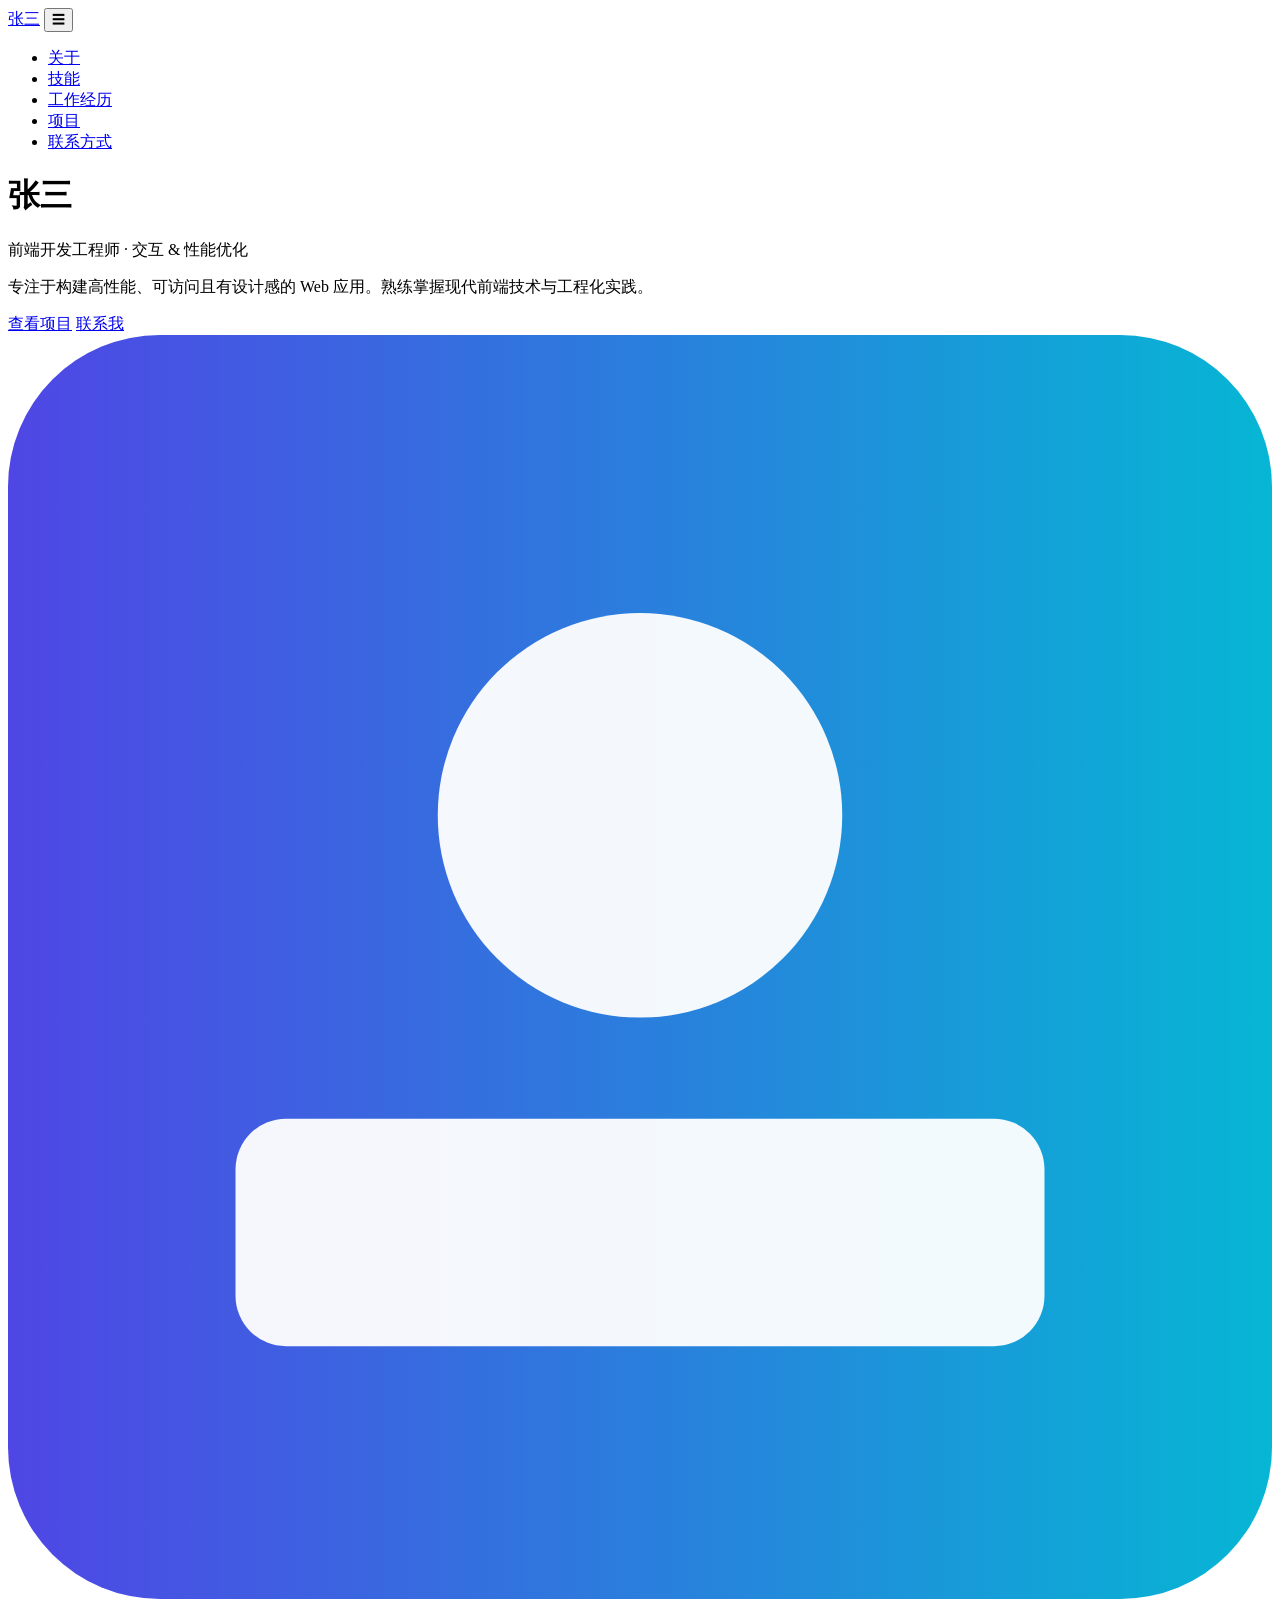
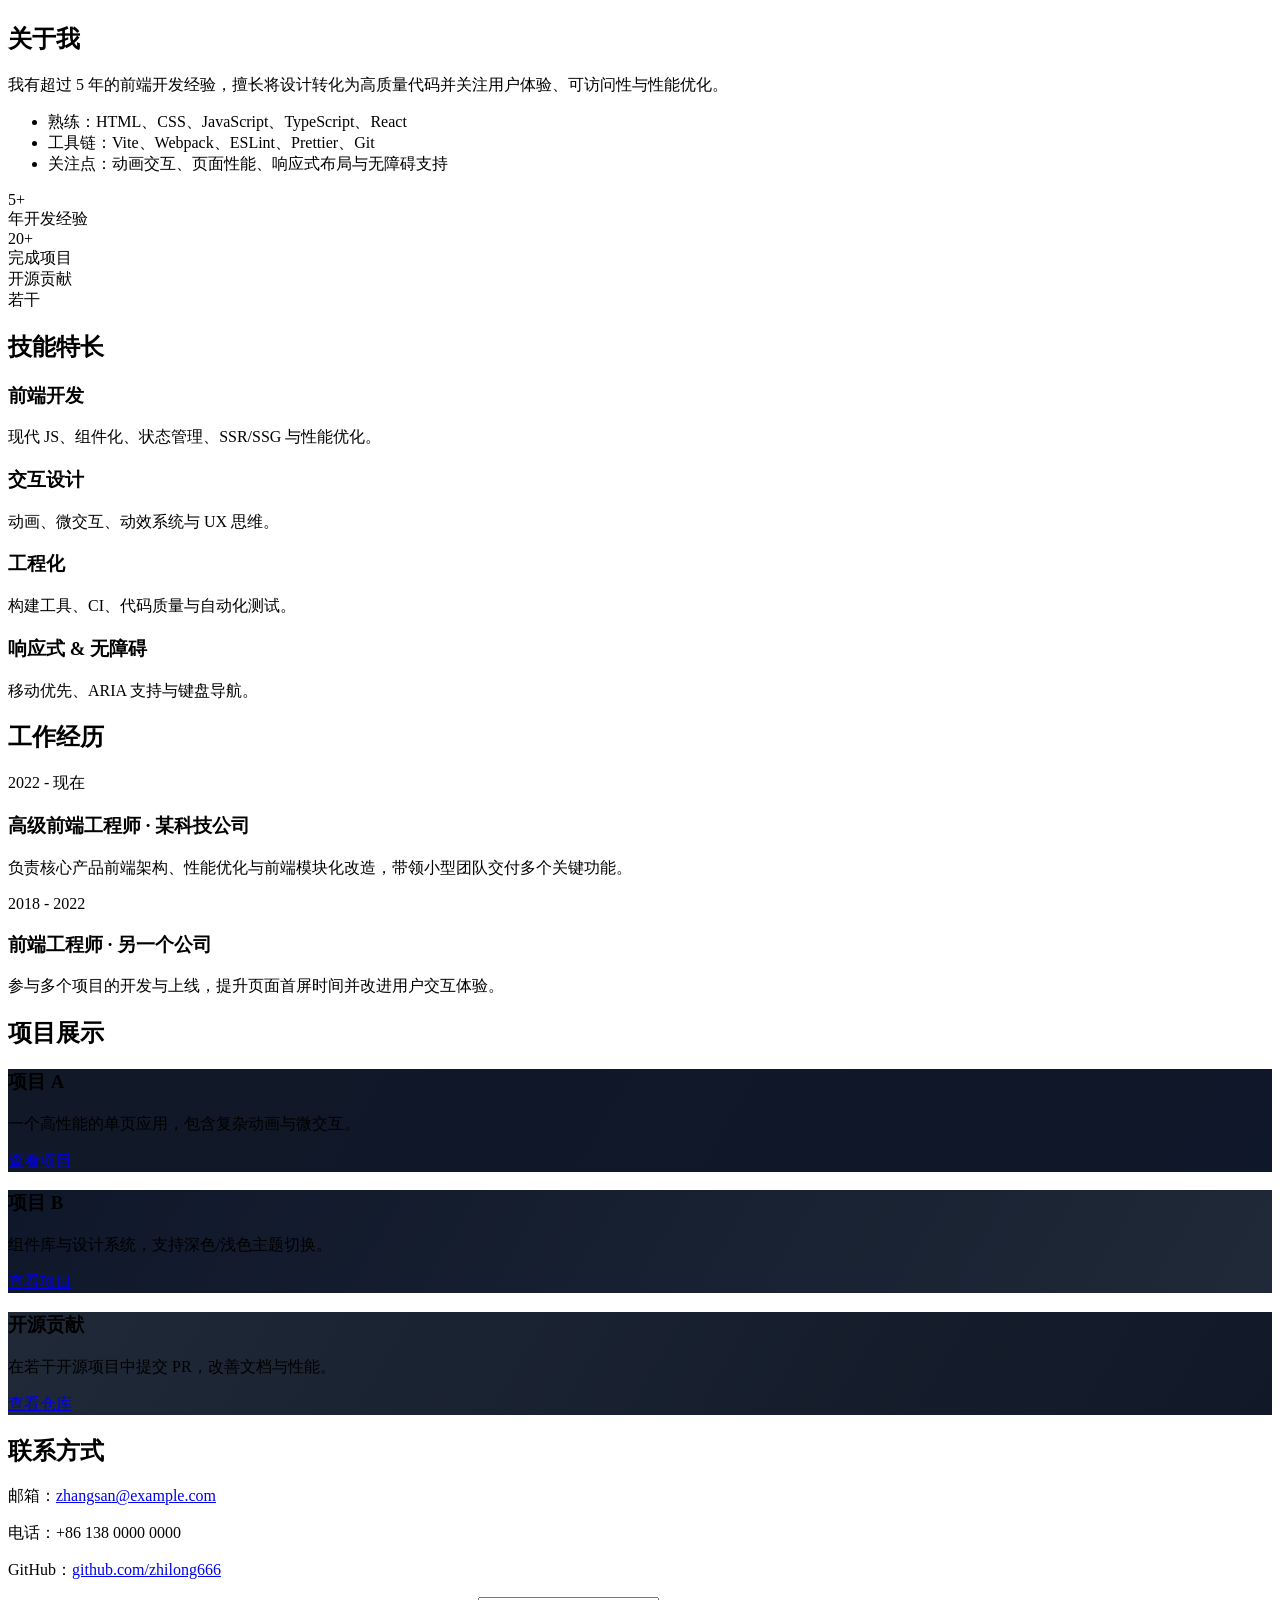
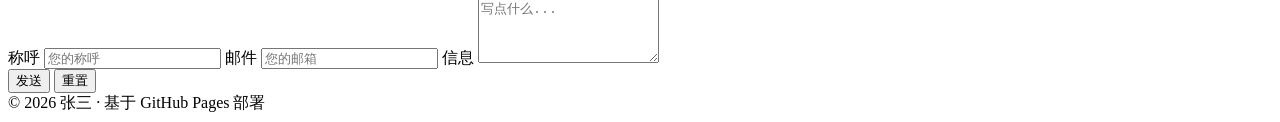
==== docs/index.html @ ab2e5216 "Add docs/index.html for GitHub Pages (copy of root index.html)" ====
<!doctype html>
<html lang="zh-CN">
<head>
  <meta charset="utf-8" />
  <meta name="viewport" content="width=device-width, initial-scale=1" />
  <title>个人简历 — 张三</title>
  <meta name="description" content="交互式个人简历 — 深色简洁风格，响应式，带滚动动画与悬停反馈。" />
  <link rel="stylesheet" href="css/styles.css">
</head>
<body>
  <header class="site-header">
    <nav class="nav">
      <a class="brand" href="#">张三</a>
      <button class="nav-toggle" aria-label="切换导航">☰</button>
      <ul class="nav-list">
        <li><a href="#about">关于</a></li>
        <li><a href="#skills">技能</a></li>
        <li><a href="#experience">工作经历</a></li>
        <li><a href="#projects">项目</a></li>
        <li><a href="#contact">联系方式</a></li>
      </ul>
    </nav>
    <div class="hero container">
      <div class="hero-left">
        <h1 class="name">张三</h1>
        <p class="title">前端开发工程师 · 交互 & 性能优化</p>
        <p class="intro">专注于构建高性能、可访问且有设计感的 Web 应用。熟练掌握现代前端技术与工程化实践。</p>
        <div class="hero-actions">
          <a class="btn primary" href="#projects">查看项目</a>
          <a class="btn ghost" href="#contact">联系我</a>
        </div>
      </div>
      <div class="hero-right" aria-hidden="true">
        <div class="avatar-card">
          <svg class="avatar" viewBox="0 0 100 100" xmlns="http://www.w3.org/2000/svg">
            <defs>
              <linearGradient id="g" x1="0" x2="1">
                <stop offset="0" stop-color="#4f46e5" />
                <stop offset="1" stop-color="#06b6d4" />
              </linearGradient>
            </defs>
            <rect width="100" height="100" rx="12" fill="url(#g)" />
            <circle cx="50" cy="38" r="16" fill="#fff" opacity="0.95" />
            <rect x="18" y="62" width="64" height="18" rx="4" fill="#fff" opacity="0.95" />
          </svg>
        </div>
      </div>
    </div>
  </header>

  <main>
    <section id="about" class="panel container reveal">
      <h2 class="panel-title">关于我</h2>
      <div class="panel-body grid">
        <div class="about-text">
          <p>我有超过 5 年的前端开发经验，擅长将设计转化为高质量代码并关注用户体验、可访问性与性能优化。</p>
          <ul>
            <li>熟练：HTML、CSS、JavaScript、TypeScript、React</li>
            <li>工具链：Vite、Webpack、ESLint、Prettier、Git</li>
            <li>关注点：动画交互、页面性能、响应式布局与无障碍支持</li>
          </ul>
        </div>
        <div class="about-stats">
          <div class="stat">
            <div class="num">5+</div>
            <div class="label">年开发经验</div>
          </div>
          <div class="stat">
            <div class="num">20+</div>
            <div class="label">完成项目</div>
          </div>
          <div class="stat">
            <div class="num">开源贡献</div>
            <div class="label">若干</div>
          </div>
        </div>
      </div>
    </section>

    <section id="skills" class="panel container reveal">
      <h2 class="panel-title">技能特长</h2>
      <div class="skills-grid">
        <div class="skill-card">
          <h3>前端开发</h3>
          <p>现代 JS、组件化、状态管理、SSR/SSG 与性能优化。</p>
        </div>
        <div class="skill-card">
          <h3>交互设计</h3>
          <p>动画、微交互、动效系统与 UX 思维。</p>
        </div>
        <div class="skill-card">
          <h3>工程化</h3>
          <p>构建工具、CI、代码质量与自动化测试。</p>
        </div>
        <div class="skill-card">
          <h3>响应式 & 无障碍</h3>
          <p>移动优先、ARIA 支持与键盘导航。</p>
        </div>
      </div>
    </section>

    <section id="experience" class="panel container reveal">
      <h2 class="panel-title">工作经历</h2>
      <div class="timeline">
        <article class="timeline-item">
          <div class="when">2022 - 现在</div>
          <div class="what">
            <h3>高级前端工程师 · 某科技公司</h3>
            <p>负责核心产品前端架构、性能优化与前端模块化改造，带领小型团队交付多个关键功能。</p>
          </div>
        </article>
        <article class="timeline-item">
          <div class="when">2018 - 2022</div>
          <div class="what">
            <h3>前端工程师 · 另一个公司</h3>
            <p>参与多个项目的开发与上线，提升页面首屏时间并改进用户交互体验。</p>
          </div>
        </article>
      </div>
    </section>

    <section id="projects" class="panel container reveal">
      <h2 class="panel-title">项目展示</h2>
      <div class="projects-grid">
        <article class="project-card">
          <div class="project-media" style="background-image:linear-gradient(120deg,#111827 0%,#0f172a 100%)">
            <div class="project-overlay">
              <h3>项目 A</h3>
              <p>一个高性能的单页应用，包含复杂动画与微交互。</p>
              <a class="project-link" href="#">查看项目</a>
            </div>
          </div>
        </article>

        <article class="project-card">
          <div class="project-media" style="background-image:linear-gradient(120deg,#0f172a 0%,#1f2937 100%)">
            <div class="project-overlay">
              <h3>项目 B</h3>
              <p>组件库与设计系统，支持深色/浅色主题切换。</p>
              <a class="project-link" href="#">查看项目</a>
            </div>
          </div>
        </article>

        <article class="project-card">
          <div class="project-media" style="background-image:linear-gradient(120deg,#1f2937 0%,#111827 100%)">
            <div class="project-overlay">
              <h3>开源贡献</h3>
              <p>在若干开源项目中提交 PR，改善文档与性能。</p>
              <a class="project-link" href="#">查看仓库</a>
            </div>
          </div>
        </article>
      </div>
    </section>

    <section id="contact" class="panel container reveal">
      <h2 class="panel-title">联系方式</h2>
      <div class="contact-grid">
        <div>
          <p>邮箱：<a href="mailto:zhangsan@example.com">zhangsan@example.com</a></p>
          <p>电话：+86 138 0000 0000</p>
          <p>GitHub：<a href="https://github.com/zhilong666">github.com/zhilong666</a></p>
        </div>
        <form class="contact-form" action="mailto:zhangsan@example.com" method="post" enctype="text/plain">
          <label>
            <span>称呼</span>
            <input type="text" name="name" placeholder="您的称呼" required>
          </label>
          <label>
            <span>邮件</span>
            <input type="email" name="email" placeholder="您的邮箱" required>
          </label>
          <label>
            <span>信息</span>
            <textarea name="message" rows="4" placeholder="写点什么..." required></textarea>
          </label>
          <div class="form-actions">
            <button type="submit" class="btn primary">发送</button>
            <button type="reset" class="btn ghost">重置</button>
          </div>
        </form>
      </div>
    </section>

  </main>

  <footer class="site-footer">
    <div class="container">© 2026 张三 · 基于 GitHub Pages 部署</div>
  </footer>

  <script src="js/script.js" defer></script>
</body>
</html>
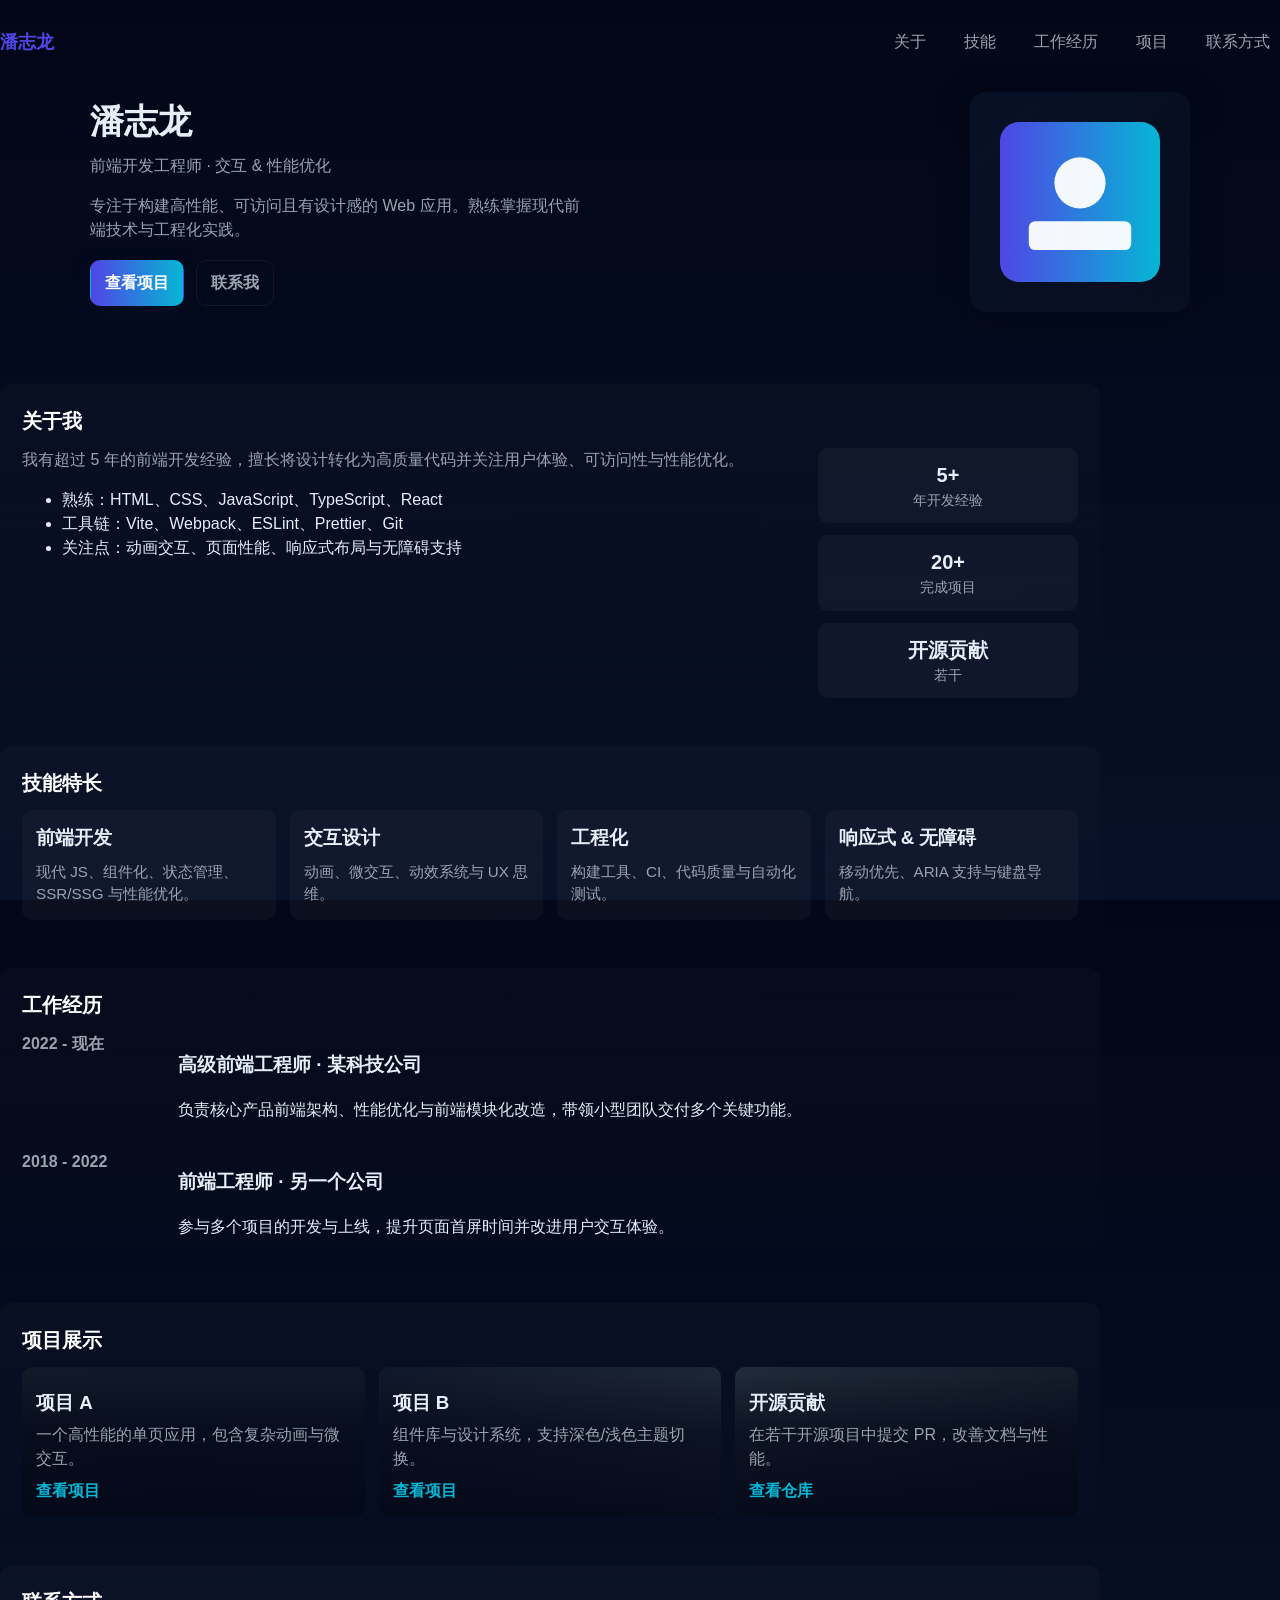
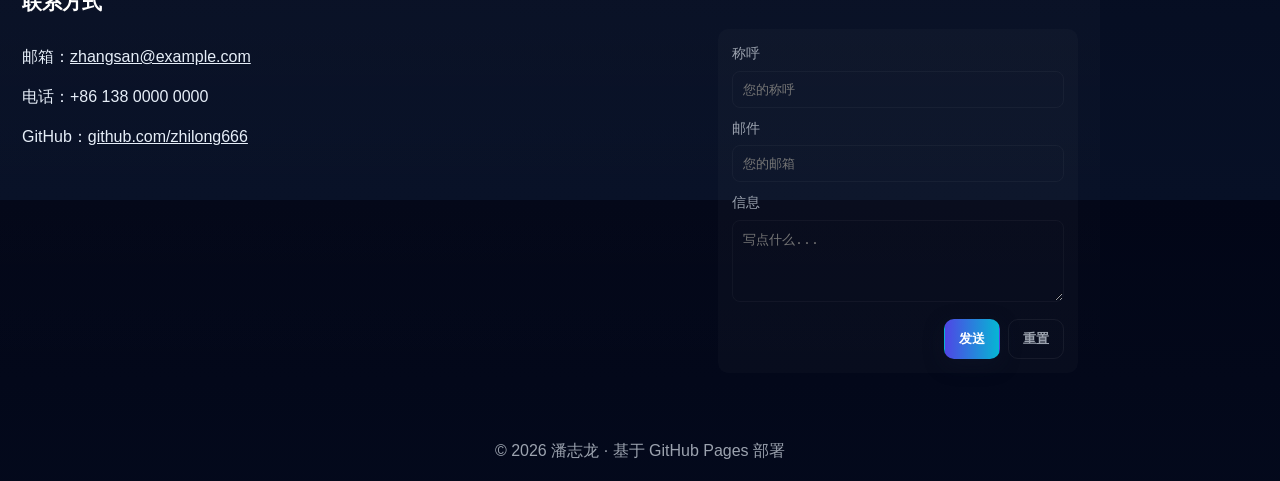
==== commit be511b6b: "Replace all occurrences of '张三' with '潘志龙' in docs/index.html" ====
--- a/docs/index.html
+++ b/docs/index.html
@@ -3,14 +3,14 @@
 <head>
   <meta charset="utf-8" />
   <meta name="viewport" content="width=device-width, initial-scale=1" />
-  <title>个人简历 — 张三</title>
+  <title>个人简历 — 潘志龙</title>
   <meta name="description" content="交互式个人简历 — 深色简洁风格，响应式，带滚动动画与悬停反馈。" />
   <link rel="stylesheet" href="css/styles.css">
 </head>
 <body>
   <header class="site-header">
     <nav class="nav">
-      <a class="brand" href="#">张三</a>
+      <a class="brand" href="#">潘志龙</a>
       <button class="nav-toggle" aria-label="切换导航">☰</button>
       <ul class="nav-list">
         <li><a href="#about">关于</a></li>
@@ -22,7 +22,7 @@
     </nav>
     <div class="hero container">
       <div class="hero-left">
-        <h1 class="name">张三</h1>
+        <h1 class="name">潘志龙</h1>
         <p class="title">前端开发工程师 · 交互 & 性能优化</p>
         <p class="intro">专注于构建高性能、可访问且有设计感的 Web 应用。熟练掌握现代前端技术与工程化实践。</p>
         <div class="hero-actions">
@@ -186,7 +186,7 @@
   </main>
 
   <footer class="site-footer">
-    <div class="container">© 2026 张三 · 基于 GitHub Pages 部署</div>
+    <div class="container">© 2026 潘志龙 · 基于 GitHub Pages 部署</div>
   </footer>
 
   <script src="js/script.js" defer></script>
--- a/docs/css/styles.css
+++ b/docs/css/styles.css
@@ -0,0 +1,107 @@
+/* css/styles.css
+   Restores original resume design: dark theme, responsive layout, navigation, hero, cards, buttons, and animations.
+   Created to fix missing CSS for GitHub Pages deployment.
+*/
+:root{
+  --bg:#0b1020;
+  --panel:#0f1724;
+  --muted:#9ca3af;
+  --accent-1:#4f46e5; /* indigo */
+  --accent-2:#06b6d4; /* teal */
+  --glass: rgba(255,255,255,0.04);
+  --radius:12px;
+  --container:1100px;
+  --max-width:1100px;
+}
+*{box-sizing:border-box}
+html,body{height:100%}
+body{
+  margin:0;
+  font-family:-apple-system, BlinkMacSystemFont, "Segoe UI", Roboto, "Helvetica Neue", Arial;
+  background:linear-gradient(180deg,#020617 0%, #071026 100%);
+  color:#e6eef8;
+  -webkit-font-smoothing:antialiased;
+  -moz-osx-font-smoothing:grayscale;
+  line-height:1.5;
+}
+.container{max-width:var(--container);margin:0 auto;padding:0 20px}
+.site-header{padding:28px 0 10px}
+.nav{display:flex;align-items:center;gap:16px;justify-content:space-between}
+.brand{color:var(--accent-1);font-weight:700;font-size:1.15rem;text-decoration:none}
+.nav-list{list-style:none;margin:0;padding:0;display:flex;gap:18px;align-items:center}
+.nav-list a{color:var(--muted);text-decoration:none;padding:8px 10px;border-radius:8px;transition:all .18s ease}
+.nav-list a:hover{color:#fff;background:rgba(255,255,255,0.03);transform:translateY(-1px)}
+.nav-toggle{display:none;background:transparent;border:1px solid rgba(255,255,255,0.04);color:var(--muted);padding:8px 10px;border-radius:8px;font-size:18px}
+/* Hero */
+.hero{display:flex;align-items:center;gap:32px;padding:36px 0}
+.hero-left{flex:1}
+.hero-right{width:260px;display:flex;justify-content:flex-end}
+.name{font-size:2.1rem;margin:0 0 6px}
+.title{color:var(--muted);margin:0 0 16px}
+.intro{color:var(--muted);max-width:56ch}
+.hero-actions{margin-top:18px;display:flex;gap:12px}
+.btn{display:inline-flex;align-items:center;gap:8px;padding:10px 14px;border-radius:10px;text-decoration:none;font-weight:600;border:1px solid transparent;cursor:pointer}
+.btn.primary{background:linear-gradient(90deg,var(--accent-1),var(--accent-2));color:#fff;box-shadow:0 6px 20px rgba(15,23,42,0.4)}
+.btn.ghost{background:transparent;color:var(--muted);border:1px solid rgba(255,255,255,0.06)}
+.avatar-card{width:220px;height:220px;border-radius:16px;display:flex;align-items:center;justify-content:center;background:linear-gradient(135deg,#071126 0%, rgba(255,255,255,0.02) 100%);box-shadow:0 8px 30px rgba(2,6,23,0.6);padding:18px}
+.avatar{width:100%;height:100%;max-width:160px;max-height:160px}
+/* Panels */
+.panel{background:linear-gradient(180deg, rgba(255,255,255,0.02), transparent);margin:26px 0;padding:22px;border-radius:12px}
+.panel-title{margin:0 0 12px;font-size:1.25rem;color:#fff}
+.grid{display:grid;grid-template-columns:1fr 260px;gap:18px}
+.about-text p{color:var(--muted);margin:0 0 12px}
+.about-stats{display:flex;flex-direction:column;gap:12px}
+.stat{background:var(--glass);padding:12px;border-radius:10px;text-align:center}
+.stat .num{font-size:1.25rem;font-weight:700}
+.stat .label{color:var(--muted);font-size:0.9rem}
+/* Skills */
+.skills-grid{display:grid;grid-template-columns:repeat(4,1fr);gap:14px}
+.skill-card{background:rgba(255,255,255,0.03);padding:14px;border-radius:10px}
+.skill-card h3{margin:0 0 8px}
+.skill-card p{margin:0;color:var(--muted);font-size:0.95rem}
+/* Timeline */
+.timeline{display:flex;flex-direction:column;gap:12px}
+.timeline-item{display:flex;gap:16px}
+.when{width:140px;color:var(--muted);font-weight:600}
+.what{flex:1}
+/* Projects */
+.projects-grid{display:grid;grid-template-columns:repeat(3,1fr);gap:14px}
+.project-card{border-radius:10px;overflow:hidden}
+.project-media{min-height:150px;background-size:cover;background-position:center;position:relative;display:flex;align-items:flex-end}
+.project-overlay{background:linear-gradient(180deg, rgba(2,6,23,0) 0%, rgba(2,6,23,0.6) 40%, rgba(2,6,23,0.85) 100%);padding:14px}
+.project-overlay h3{margin:0 0 6px}
+.project-overlay p{margin:0 0 8px;color:var(--muted)}
+.project-link{color:var(--accent-2);text-decoration:none;font-weight:700}
+.project-card:hover{transform:translateY(-6px);transition:transform .28s cubic-bezier(.22,.9,.32,1)}
+/* Contact */
+.contact-grid{display:grid;grid-template-columns:1fr 360px;gap:18px}
+.contact-form{background:rgba(255,255,255,0.02);padding:14px;border-radius:10px}
+.contact-form label{display:block;margin-bottom:10px}
+.contact-form span{display:block;color:var(--muted);font-size:0.9rem;margin-bottom:6px}
+.contact-form input,.contact-form textarea{width:100%;padding:10px;border-radius:8px;border:1px solid rgba(255,255,255,0.04);background:transparent;color:#fff}
+.form-actions{display:flex;gap:8px;justify-content:flex-end;margin-top:8px}
+/* Footer */
+.site-footer{padding:18px 0;color:var(--muted);text-align:center}
+/* Reveal animations */
+.reveal{opacity:0;transform:translateY(12px);transition:opacity .6s ease,transform .6s ease}
+.reveal.visible{opacity:1;transform:none}
+/* Small screens */
+@media (max-width:900px){
+  .grid{grid-template-columns:1fr}
+  .skills-grid{grid-template-columns:repeat(2,1fr)}
+  .projects-grid{grid-template-columns:repeat(2,1fr)}
+  .contact-grid{grid-template-columns:1fr}
+  .hero{flex-direction:column;align-items:flex-start}
+  .hero-right{width:100%;justify-content:flex-start}
+  .avatar-card{width:160px;height:160px}
+}
+@media (max-width:720px){
+  .nav-toggle{display:inline-flex}
+  .nav-list{position:fixed;inset:auto 16px 16px 16px;bottom:16px;right:16px;flex-direction:column;background:linear-gradient(180deg,rgba(2,6,23,0.9),rgba(2,6,23,0.95));padding:12px;border-radius:12px;box-shadow:0 8px 30px rgba(2,6,23,0.6);display:none}
+  .nav-list.open{display:flex}
+  .nav-list a{padding:10px 14px}
+}
+/* small polish */
+a{color:inherit}
+/* Utility */
+.hide{display:none}
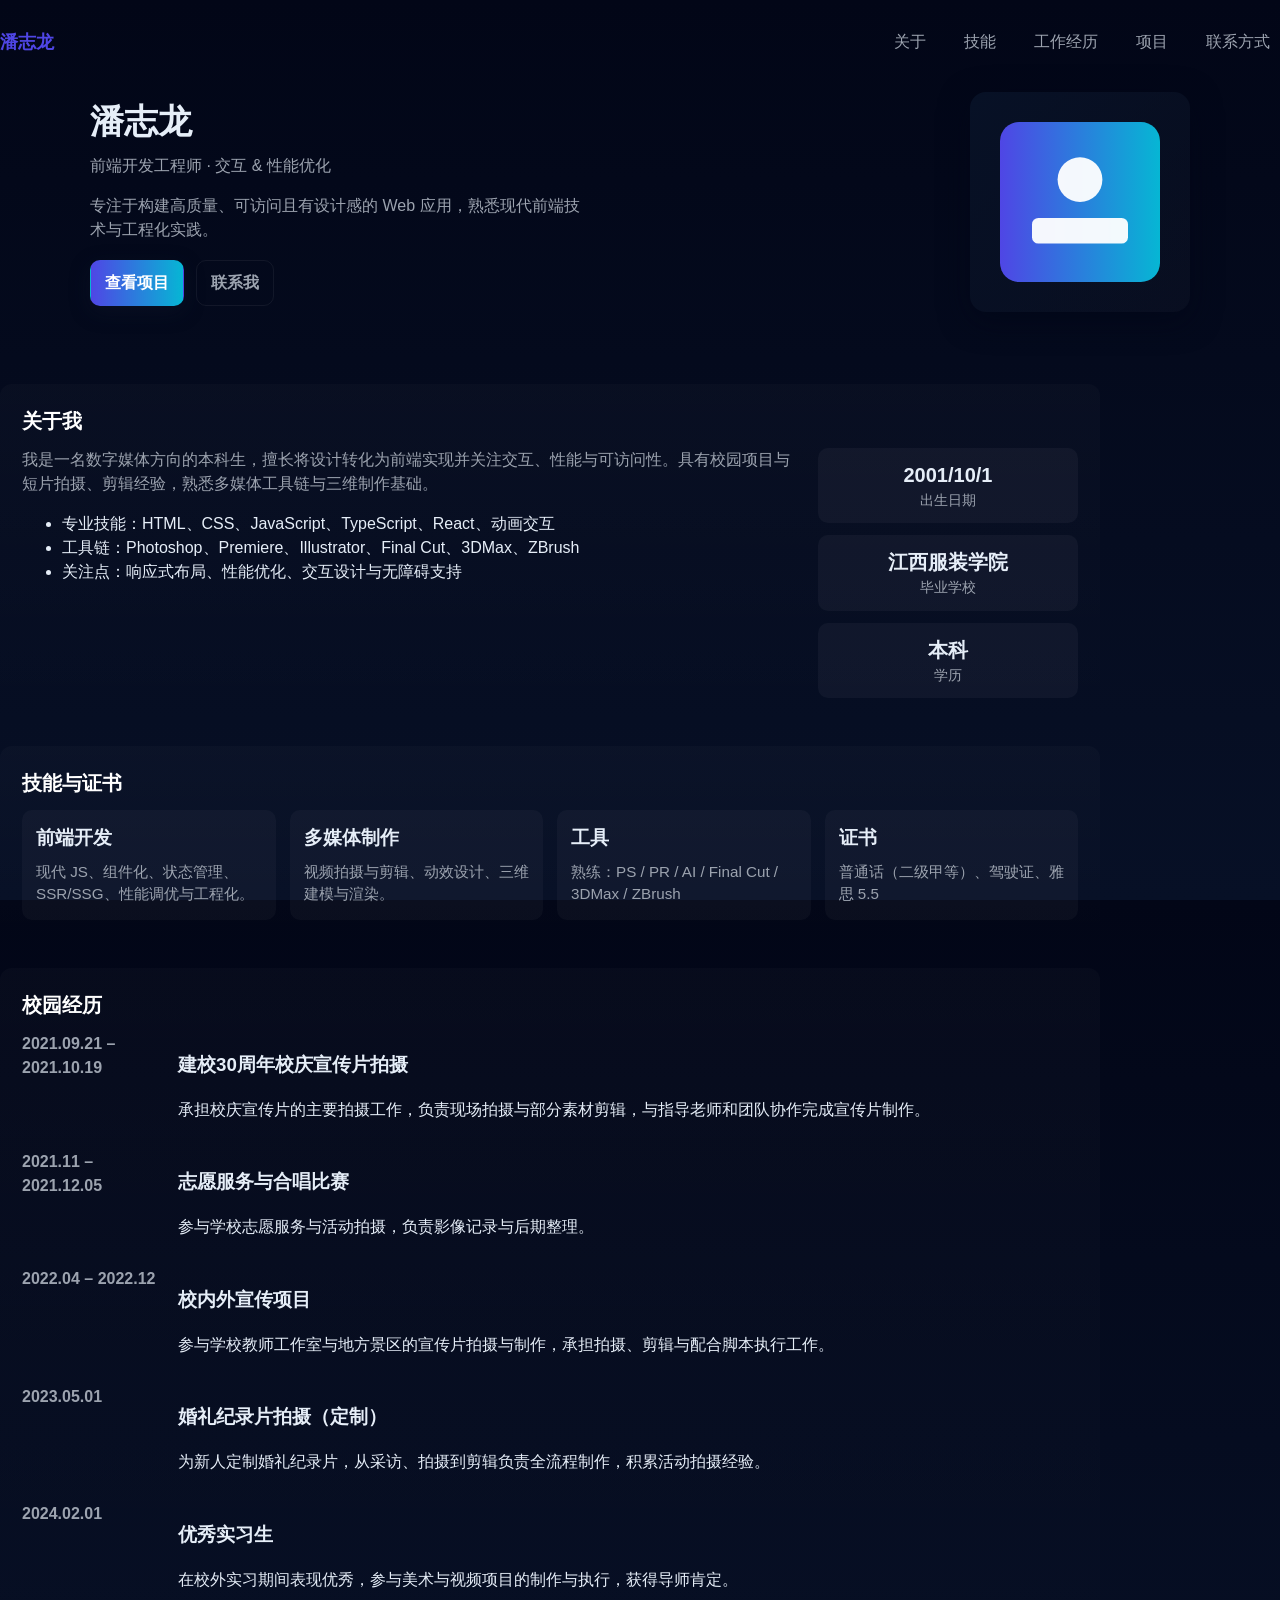
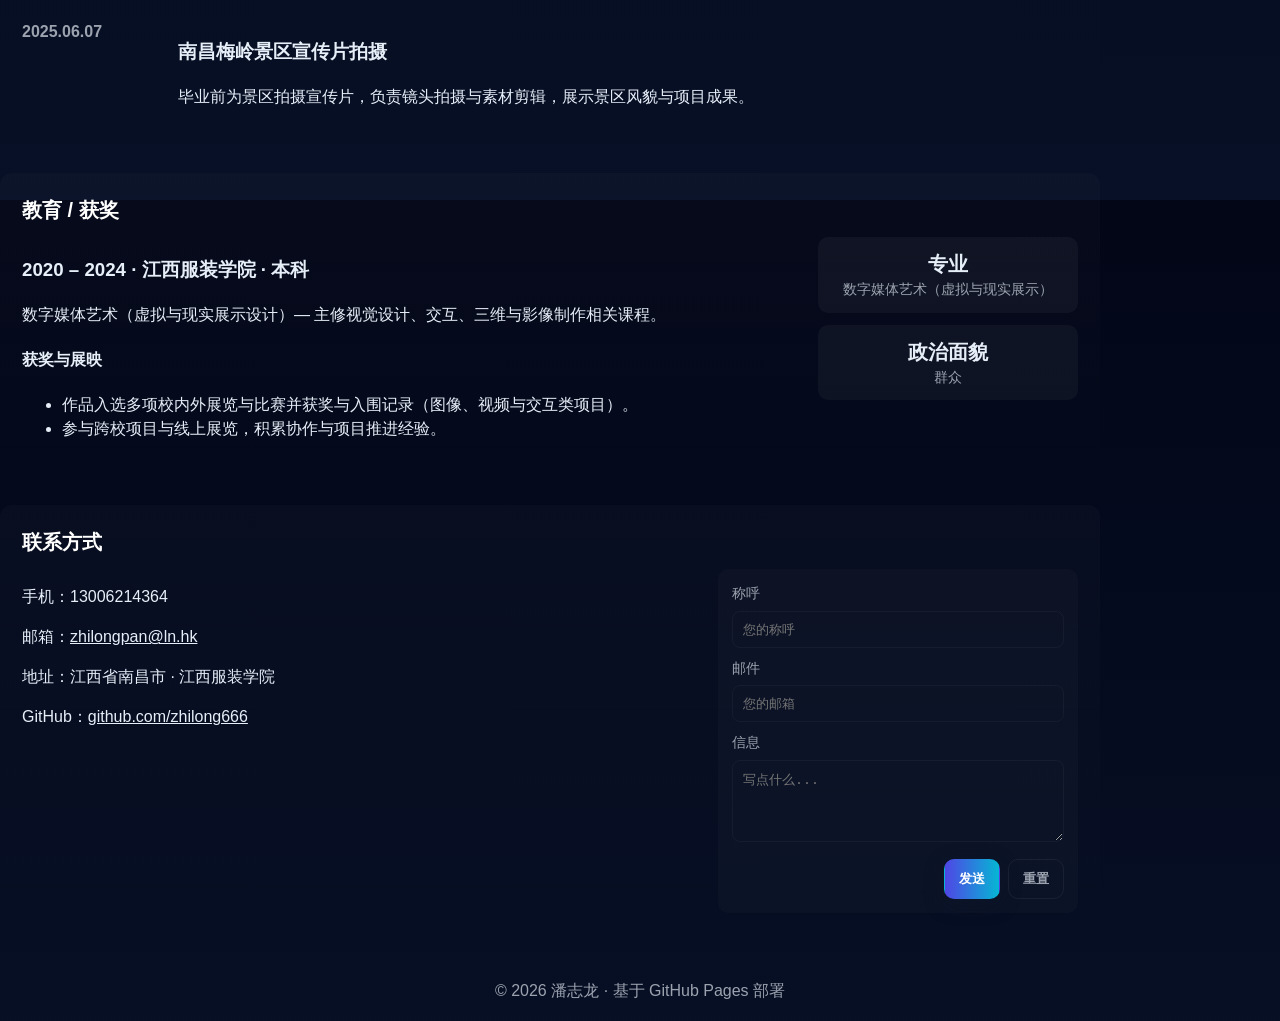
==== commit 0bf5f800: "Sync docs index.html with root resume content and contact" ====
--- a/docs/index.html
+++ b/docs/index.html
@@ -4,7 +4,7 @@
   <meta charset="utf-8" />
   <meta name="viewport" content="width=device-width, initial-scale=1" />
   <title>个人简历 — 潘志龙</title>
-  <meta name="description" content="交互式个人简历 — 深色简洁风格，响应式，带滚动动画与悬停反馈。" />
+  <meta name="description" content="交互式个人简历 — 莫兰迪主色调，简洁响应式布局。" />
   <link rel="stylesheet" href="css/styles.css">
 </head>
 <body>
@@ -24,7 +24,7 @@
       <div class="hero-left">
         <h1 class="name">潘志龙</h1>
         <p class="title">前端开发工程师 · 交互 & 性能优化</p>
-        <p class="intro">专注于构建高性能、可访问且有设计感的 Web 应用。熟练掌握现代前端技术与工程化实践。</p>
+        <p class="intro">专注于构建高质量、可访问且有设计感的 Web 应用，熟悉现代前端技术与工程化实践。</p>
         <div class="hero-actions">
           <a class="btn primary" href="#projects">查看项目</a>
           <a class="btn ghost" href="#contact">联系我</a>
@@ -32,16 +32,17 @@
       </div>
       <div class="hero-right" aria-hidden="true">
         <div class="avatar-card">
-          <svg class="avatar" viewBox="0 0 100 100" xmlns="http://www.w3.org/2000/svg">
+          <!-- 占位头像（将来可替换为上传的证件照） -->
+          <svg class="avatar" viewBox="0 0 100 100" xmlns="http://www.w3.org/2000/svg" role="img" aria-label="avatar">
             <defs>
               <linearGradient id="g" x1="0" x2="1">
-                <stop offset="0" stop-color="#4f46e5" />
-                <stop offset="1" stop-color="#06b6d4" />
+                <stop offset="0" stop-color="var(--accent-1)" />
+                <stop offset="1" stop-color="var(--accent-2)" />
               </linearGradient>
             </defs>
             <rect width="100" height="100" rx="12" fill="url(#g)" />
-            <circle cx="50" cy="38" r="16" fill="#fff" opacity="0.95" />
-            <rect x="18" y="62" width="64" height="18" rx="4" fill="#fff" opacity="0.95" />
+            <circle cx="50" cy="36" r="14" fill="#fff" opacity="0.95" />
+            <rect x="20" y="60" width="60" height="16" rx="4" fill="#fff" opacity="0.95" />
           </svg>
         </div>
       </div>
@@ -53,104 +54,128 @@
       <h2 class="panel-title">关于我</h2>
       <div class="panel-body grid">
         <div class="about-text">
-          <p>我有超过 5 年的前端开发经验，擅长将设计转化为高质量代码并关注用户体验、可访问性与性能优化。</p>
+          <p>我是一名数字媒体方向的本科生，擅长将设计转化为前端实现并关注交互、性能与可访问性。具有校园项目与短片拍摄、剪辑经验，熟悉多媒体工具链与三维制作基础。</p>
           <ul>
-            <li>熟练：HTML、CSS、JavaScript、TypeScript、React</li>
-            <li>工具链：Vite、Webpack、ESLint、Prettier、Git</li>
-            <li>关注点：动画交互、页面性能、响应式布局与无障碍支持</li>
+            <li>专业技能：HTML、CSS、JavaScript、TypeScript、React、动画交互</li>
+            <li>工具链：Photoshop、Premiere、Illustrator、Final Cut、3DMax、ZBrush</li>
+            <li>关注点：响应式布局、性能优化、交互设计与无障碍支持</li>
           </ul>
         </div>
-        <div class="about-stats">
-          <div class="stat">
-            <div class="num">5+</div>
-            <div class="label">年开发经验</div>
-          </div>
-          <div class="stat">
-            <div class="num">20+</div>
-            <div class="label">完成项目</div>
-          </div>
-          <div class="stat">
-            <div class="num">开源贡献</div>
-            <div class="label">若干</div>
-          </div>
-        </div>
+        <aside class="about-stats">
+          <div class="stat">
+            <div class="num">2001/10/1</div>
+            <div class="label">出生日期</div>
+          </div>
+          <div class="stat">
+            <div class="num">江西服装学院</div>
+            <div class="label">毕业学校</div>
+          </div>
+          <div class="stat">
+            <div class="num">本科</div>
+            <div class="label">学历</div>
+          </div>
+        </aside>
       </div>
     </section>
 
     <section id="skills" class="panel container reveal">
-      <h2 class="panel-title">技能特长</h2>
+      <h2 class="panel-title">技能与证书</h2>
       <div class="skills-grid">
         <div class="skill-card">
           <h3>前端开发</h3>
-          <p>现代 JS、组件化、状态管理、SSR/SSG 与性能优化。</p>
-        </div>
-        <div class="skill-card">
-          <h3>交互设计</h3>
-          <p>动画、微交互、动效系统与 UX 思维。</p>
-        </div>
-        <div class="skill-card">
-          <h3>工程化</h3>
-          <p>构建工具、CI、代码质量与自动化测试。</p>
-        </div>
-        <div class="skill-card">
-          <h3>响应式 & 无障碍</h3>
-          <p>移动优先、ARIA 支持与键盘导航。</p>
+          <p>现代 JS、组件化、状态管理、SSR/SSG、性能调优与工程化。</p>
+        </div>
+        <div class="skill-card">
+          <h3>多媒体制作</h3>
+          <p>视频拍摄与剪辑、动效设计、三维建模与渲染。</p>
+        </div>
+        <div class="skill-card">
+          <h3>工具</h3>
+          <p>熟练：PS / PR / AI / Final Cut / 3DMax / ZBrush</p>
+        </div>
+        <div class="skill-card">
+          <h3>证书</h3>
+          <p>普通话（二级甲等）、驾驶证、雅思 5.5</p>
         </div>
       </div>
     </section>
 
     <section id="experience" class="panel container reveal">
-      <h2 class="panel-title">工作经历</h2>
+      <h2 class="panel-title">校园经历</h2>
       <div class="timeline">
         <article class="timeline-item">
-          <div class="when">2022 - 现在</div>
-          <div class="what">
-            <h3>高级前端工程师 · 某科技公司</h3>
-            <p>负责核心产品前端架构、性能优化与前端模块化改造，带领小型团队交付多个关键功能。</p>
-          </div>
-        </article>
-        <article class="timeline-item">
-          <div class="when">2018 - 2022</div>
-          <div class="what">
-            <h3>前端工程师 · 另一个公司</h3>
-            <p>参与多个项目的开发与上线，提升页面首屏时间并改进用户交互体验。</p>
-          </div>
-        </article>
-      </div>
-    </section>
-
-    <section id="projects" class="panel container reveal">
-      <h2 class="panel-title">项目展示</h2>
-      <div class="projects-grid">
-        <article class="project-card">
-          <div class="project-media" style="background-image:linear-gradient(120deg,#111827 0%,#0f172a 100%)">
-            <div class="project-overlay">
-              <h3>项目 A</h3>
-              <p>一个高性能的单页应用，包含复杂动画与微交互。</p>
-              <a class="project-link" href="#">查看项目</a>
-            </div>
-          </div>
-        </article>
-
-        <article class="project-card">
-          <div class="project-media" style="background-image:linear-gradient(120deg,#0f172a 0%,#1f2937 100%)">
-            <div class="project-overlay">
-              <h3>项目 B</h3>
-              <p>组件库与设计系统，支持深色/浅色主题切换。</p>
-              <a class="project-link" href="#">查看项目</a>
-            </div>
-          </div>
-        </article>
-
-        <article class="project-card">
-          <div class="project-media" style="background-image:linear-gradient(120deg,#1f2937 0%,#111827 100%)">
-            <div class="project-overlay">
-              <h3>开源贡献</h3>
-              <p>在若干开源项目中提交 PR，改善文档与性能。</p>
-              <a class="project-link" href="#">查看仓库</a>
-            </div>
-          </div>
-        </article>
+          <div class="when">2021.09.21 – 2021.10.19</div>
+          <div class="what">
+            <h3>建校30周年校庆宣传片拍摄</h3>
+            <p>承担校庆宣传片的主要拍摄工作，负责现场拍摄与部分素材剪辑，与指导老师和团队协作完成宣传片制作。</p>
+          </div>
+        </article>
+
+        <article class="timeline-item">
+          <div class="when">2021.11 – 2021.12.05</div>
+          <div class="what">
+            <h3>志愿服务与合唱比赛</h3>
+            <p>参与学校志愿服务与活动拍摄，负责影像记录与后期整理。</p>
+          </div>
+        </article>
+
+        <article class="timeline-item">
+          <div class="when">2022.04 – 2022.12</div>
+          <div class="what">
+            <h3>校内外宣传项目</h3>
+            <p>参与学校教师工作室与地方景区的宣传片拍摄与制作，承担拍摄、剪辑与配合脚本执行工作。</p>
+          </div>
+        </article>
+
+        <article class="timeline-item">
+          <div class="when">2023.05.01</div>
+          <div class="what">
+            <h3>婚礼纪录片拍摄（定制）</h3>
+            <p>为新人定制婚礼纪录片，从采访、拍摄到剪辑负责全流程制作，积累活动拍摄经验。</p>
+          </div>
+        </article>
+
+        <article class="timeline-item">
+          <div class="when">2024.02.01</div>
+          <div class="what">
+            <h3>优秀实习生</h3>
+            <p>在校外实习期间表现优秀，参与美术与视频项目的制作与执行，获得导师肯定。</p>
+          </div>
+        </article>
+
+        <article class="timeline-item">
+          <div class="when">2025.06.07</div>
+          <div class="what">
+            <h3>南昌梅岭景区宣传片拍摄</h3>
+            <p>毕业前为景区拍摄宣传片，负责镜头拍摄与素材剪辑，展示景区风貌与项目成果。</p>
+          </div>
+        </article>
+
+      </div>
+    </section>
+
+    <section id="education" class="panel container reveal">
+      <h2 class="panel-title">教育 / 获奖</h2>
+      <div class="panel-body grid">
+        <div>
+          <h3>2020 – 2024 · 江西服装学院 · 本科</h3>
+          <p>数字媒体艺术（虚拟与现实展示设计）— 主修视觉设计、交互、三维与影像制作相关课程。</p>
+          <h4>获奖与展映</h4>
+          <ul>
+            <li>作品入选多项校内外展览与比赛并获奖与入围记录（图像、视频与交互类项目）。</li>
+            <li>参与跨校项目与线上展览，积累协作与项目推进经验。</li>
+          </ul>
+        </div>
+        <aside class="about-stats">
+          <div class="stat">
+            <div class="num">专业</div>
+            <div class="label">数字媒体艺术（虚拟与现实展示）</div>
+          </div>
+          <div class="stat">
+            <div class="num">政治面貌</div>
+            <div class="label">群众</div>
+          </div>
+        </aside>
       </div>
     </section>
 
@@ -158,11 +183,12 @@
       <h2 class="panel-title">联系方式</h2>
       <div class="contact-grid">
         <div>
-          <p>邮箱：<a href="mailto:zhangsan@example.com">zhangsan@example.com</a></p>
-          <p>电话：+86 138 0000 0000</p>
+          <p>手机：13006214364</p>
+          <p>邮箱：<a href="mailto:zhilongpan@ln.hk">zhilongpan@ln.hk</a></p>
+          <p>地址：江西省南昌市 · 江西服装学院</p>
           <p>GitHub：<a href="https://github.com/zhilong666">github.com/zhilong666</a></p>
         </div>
-        <form class="contact-form" action="mailto:zhangsan@example.com" method="post" enctype="text/plain">
+        <form class="contact-form" action="mailto:zhilongpan@ln.hk" method="post" enctype="text/plain">
           <label>
             <span>称呼</span>
             <input type="text" name="name" placeholder="您的称呼" required>
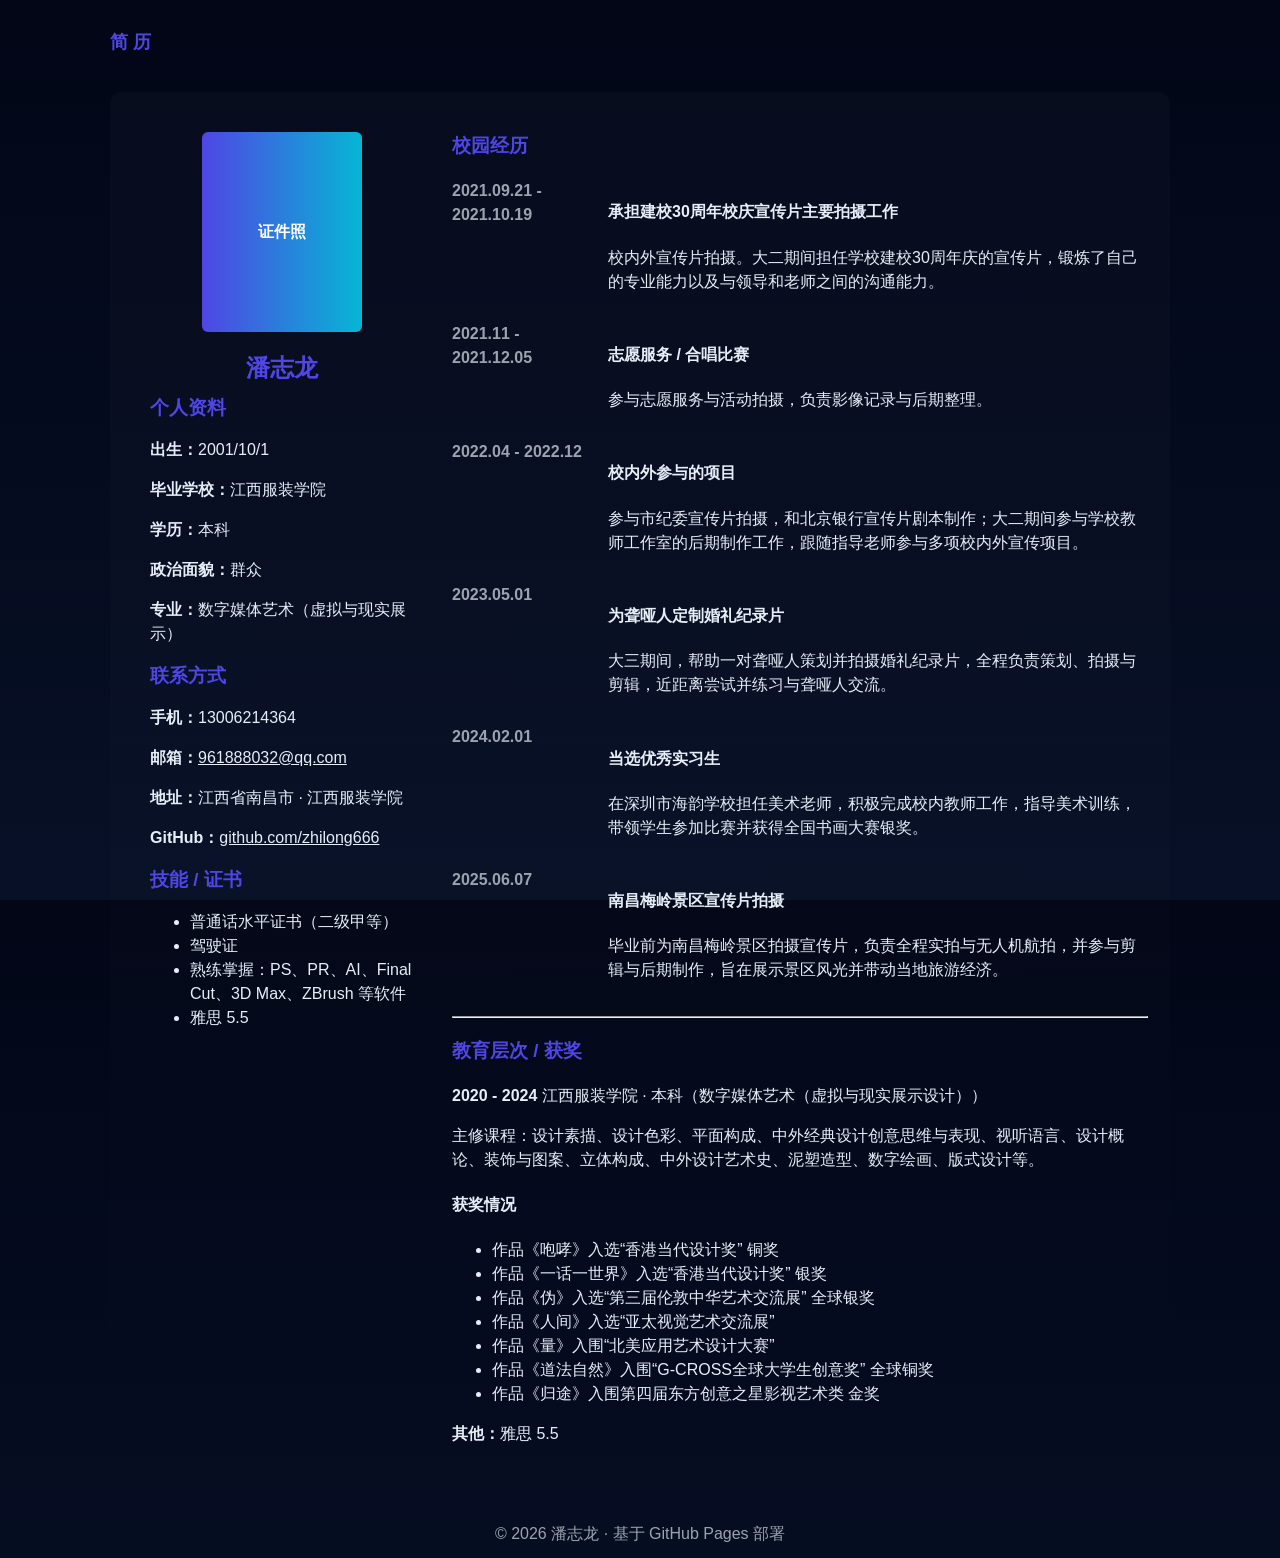
==== commit d051f782: "Sync resume files with user's provided exact resume text (index and docs)" ====
--- a/docs/index.html
+++ b/docs/index.html
@@ -3,217 +3,136 @@
 <head>
   <meta charset="utf-8" />
   <meta name="viewport" content="width=device-width, initial-scale=1" />
-  <title>个人简历 — 潘志龙</title>
-  <meta name="description" content="交互式个人简历 — 莫兰迪主色调，简洁响应式布局。" />
+  <title>简历 — 潘志龙</title>
+  <meta name="description" content="潘志龙 的个人简历" />
   <link rel="stylesheet" href="css/styles.css">
 </head>
 <body>
   <header class="site-header">
-    <nav class="nav">
-      <a class="brand" href="#">潘志龙</a>
-      <button class="nav-toggle" aria-label="切换导航">☰</button>
-      <ul class="nav-list">
-        <li><a href="#about">关于</a></li>
-        <li><a href="#skills">技能</a></li>
-        <li><a href="#experience">工作经历</a></li>
-        <li><a href="#projects">项目</a></li>
-        <li><a href="#contact">联系方式</a></li>
-      </ul>
+    <nav class="nav container">
+      <a class="brand" href="#">简 历</a>
     </nav>
-    <div class="hero container">
-      <div class="hero-left">
-        <h1 class="name">潘志龙</h1>
-        <p class="title">前端开发工程师 · 交互 & 性能优化</p>
-        <p class="intro">专注于构建高质量、可访问且有设计感的 Web 应用，熟悉现代前端技术与工程化实践。</p>
-        <div class="hero-actions">
-          <a class="btn primary" href="#projects">查看项目</a>
-          <a class="btn ghost" href="#contact">联系我</a>
-        </div>
-      </div>
-      <div class="hero-right" aria-hidden="true">
-        <div class="avatar-card">
-          <!-- 占位头像（将来可替换为上传的证件照） -->
-          <svg class="avatar" viewBox="0 0 100 100" xmlns="http://www.w3.org/2000/svg" role="img" aria-label="avatar">
-            <defs>
-              <linearGradient id="g" x1="0" x2="1">
-                <stop offset="0" stop-color="var(--accent-1)" />
-                <stop offset="1" stop-color="var(--accent-2)" />
-              </linearGradient>
-            </defs>
-            <rect width="100" height="100" rx="12" fill="url(#g)" />
-            <circle cx="50" cy="36" r="14" fill="#fff" opacity="0.95" />
-            <rect x="20" y="60" width="60" height="16" rx="4" fill="#fff" opacity="0.95" />
-          </svg>
-        </div>
-      </div>
-    </div>
   </header>
 
-  <main>
-    <section id="about" class="panel container reveal">
-      <h2 class="panel-title">关于我</h2>
-      <div class="panel-body grid">
-        <div class="about-text">
-          <p>我是一名数字媒体方向的本科生，擅长将设计转化为前端实现并关注交互、性能与可访问性。具有校园项目与短片拍摄、剪辑经验，熟悉多媒体工具链与三维制作基础。</p>
+  <main class="container">
+    <div class="panel" style="display:grid;grid-template-columns:300px 1fr;gap:20px;align-items:start;">
+      <!-- 左侧窄栏 -->
+      <aside style="padding:18px;background:transparent;border-radius:8px;">
+        <div style="display:flex;flex-direction:column;align-items:center;gap:12px;margin-bottom:8px;">
+          <!-- 占位头像 -->
+          <div style="width:160px;height:200px;border-radius:6px;overflow:hidden;background:linear-gradient(90deg,var(--accent-1),var(--accent-2));display:flex;align-items:center;justify-content:center;color:#fff;font-weight:700;">
+            证件照
+          </div>
+          <h2 style="margin:6px 0 0;color:var(--accent-1);">潘志龙</h2>
+        </div>
+
+        <section style="margin-top:6px;">
+          <h3 style="margin:6px 0;color:var(--accent-1);">个人资料</h3>
+          <p><strong>出生：</strong>2001/10/1</p>
+          <p><strong>毕业学校：</strong>江西服装学院</p>
+          <p><strong>学历：</strong>本科</p>
+          <p><strong>政治面貌：</strong>群众</p>
+          <p><strong>专业：</strong>数字媒体艺术（虚拟与现实展示）</p>
+        </section>
+
+        <section style="margin-top:12px;">
+          <h3 style="margin:6px 0;color:var(--accent-1);">联系方式</h3>
+          <p><strong>手机：</strong>13006214364</p>
+          <p><strong>邮箱：</strong><a href="mailto:961888032@qq.com">961888032@qq.com</a></p>
+          <p><strong>地址：</strong>江西省南昌市 · 江西服装学院</p>
+          <p><strong>GitHub：</strong><a href="https://github.com/zhilong666">github.com/zhilong666</a></p>
+        </section>
+
+        <section style="margin-top:12px;">
+          <h3 style="margin:6px 0;color:var(--accent-1);">技能 / 证书</h3>
           <ul>
-            <li>专业技能：HTML、CSS、JavaScript、TypeScript、React、动画交互</li>
-            <li>工具链：Photoshop、Premiere、Illustrator、Final Cut、3DMax、ZBrush</li>
-            <li>关注点：响应式布局、性能优化、交互设计与无障碍支持</li>
+            <li>普通话水平证书（二级甲等）</li>
+            <li>驾驶证</li>
+            <li>熟练掌握：PS、PR、AI、Final Cut、3D Max、ZBrush 等软件</li>
+            <li>雅思 5.5</li>
           </ul>
+        </section>
+      </aside>
+
+      <!-- 右侧主栏 -->
+      <section>
+        <h3 style="color:var(--accent-1);">校园经历</h3>
+
+        <div class="timeline">
+          <article class="timeline-item">
+            <div class="when">2021.09.21 - 2021.10.19</div>
+            <div class="what">
+              <h4>承担建校30周年校庆宣传片主要拍摄工作</h4>
+              <p>校内外宣传片拍摄。大二期间担任学校建校30周年庆的宣传片，锻炼了自己的专业能力以及与领导和老师之间的沟通能力。</p>
+            </div>
+          </article>
+
+          <article class="timeline-item">
+            <div class="when">2021.11 - 2021.12.05</div>
+            <div class="what">
+              <h4>志愿服务 / 合唱比赛</h4>
+              <p>参与志愿服务与活动拍摄，负责影像记录与后期整理。</p>
+            </div>
+          </article>
+
+          <article class="timeline-item">
+            <div class="when">2022.04 - 2022.12</div>
+            <div class="what">
+              <h4>校内外参与的项目</h4>
+              <p>参与市纪委宣传片拍摄，和北京银行宣传片剧本制作；大二期间参与学校教师工作室的后期制作工作，跟随指导老师参与多项校内外宣传项目。</p>
+            </div>
+          </article>
+
+          <article class="timeline-item">
+            <div class="when">2023.05.01</div>
+            <div class="what">
+              <h4>为聋哑人定制婚礼纪录片</h4>
+              <p>大三期间，帮助一对聋哑人策划并拍摄婚礼纪录片，全程负责策划、拍摄与剪辑，近距离尝试并练习与聋哑人交流。</p>
+            </div>
+          </article>
+
+          <article class="timeline-item">
+            <div class="when">2024.02.01</div>
+            <div class="what">
+              <h4>当选优秀实习生</h4>
+              <p>在深圳市海韵学校担任美术老师，积极完成校内教师工作，指导美术训练，带领学生参加比赛并获得全国书画大赛银奖。</p>
+            </div>
+          </article>
+
+          <article class="timeline-item">
+            <div class="when">2025.06.07</div>
+            <div class="what">
+              <h4>南昌梅岭景区宣传片拍摄</h4>
+              <p>毕业前为南昌梅岭景区拍摄宣传片，负责全程实拍与无人机航拍，并参与剪辑与后期制作，旨在展示景区风光并带动当地旅游经济。</p>
+            </div>
+          </article>
         </div>
-        <aside class="about-stats">
-          <div class="stat">
-            <div class="num">2001/10/1</div>
-            <div class="label">出生日期</div>
-          </div>
-          <div class="stat">
-            <div class="num">江西服装学院</div>
-            <div class="label">毕业学校</div>
-          </div>
-          <div class="stat">
-            <div class="num">本科</div>
-            <div class="label">学历</div>
-          </div>
-        </aside>
-      </div>
-    </section>
 
-    <section id="skills" class="panel container reveal">
-      <h2 class="panel-title">技能与证书</h2>
-      <div class="skills-grid">
-        <div class="skill-card">
-          <h3>前端开发</h3>
-          <p>现代 JS、组件化、状态管理、SSR/SSG、性能调优与工程化。</p>
+        <hr style="margin:18px 0;">
+
+        <h3 style="color:var(--accent-1);">教育层次 / 获奖</h3>
+        <div>
+          <p><strong>2020 - 2024</strong> 江西服装学院 · 本科（数字媒体艺术（虚拟与现实展示设计））</p>
+          <p>主修课程：设计素描、设计色彩、平面构成、中外经典设计创意思维与表现、视听语言、设计概论、装饰与图案、立体构成、中外设计艺术史、泥塑造型、数字绘画、版式设计等。</p>
+
+          <h4>获奖情况</h4>
+          <ul>
+            <li>作品《咆哮》入选“香港当代设计奖” 铜奖</li>
+            <li>作品《一话一世界》入选“香港当代设计奖” 银奖</li>
+            <li>作品《伪》入选“第三届伦敦中华艺术交流展” 全球银奖</li>
+            <li>作品《人间》入选“亚太视觉艺术交流展”</li>
+            <li>作品《量》入围“北美应用艺术设计大赛”</li>
+            <li>作品《道法自然》入围“G-CROSS全球大学生创意奖” 全球铜奖</li>
+            <li>作品《归途》入围第四届东方创意之星影视艺术类 金奖</li>
+          </ul>
+
+          <p><strong>其他：</strong>雅思 5.5</p>
         </div>
-        <div class="skill-card">
-          <h3>多媒体制作</h3>
-          <p>视频拍摄与剪辑、动效设计、三维建模与渲染。</p>
-        </div>
-        <div class="skill-card">
-          <h3>工具</h3>
-          <p>熟练：PS / PR / AI / Final Cut / 3DMax / ZBrush</p>
-        </div>
-        <div class="skill-card">
-          <h3>证书</h3>
-          <p>普通话（二级甲等）、驾驶证、雅思 5.5</p>
-        </div>
-      </div>
-    </section>
+      </section>
+    </div>
 
-    <section id="experience" class="panel container reveal">
-      <h2 class="panel-title">校园经历</h2>
-      <div class="timeline">
-        <article class="timeline-item">
-          <div class="when">2021.09.21 – 2021.10.19</div>
-          <div class="what">
-            <h3>建校30周年校庆宣传片拍摄</h3>
-            <p>承担校庆宣传片的主要拍摄工作，负责现场拍摄与部分素材剪辑，与指导老师和团队协作完成宣传片制作。</p>
-          </div>
-        </article>
-
-        <article class="timeline-item">
-          <div class="when">2021.11 – 2021.12.05</div>
-          <div class="what">
-            <h3>志愿服务与合唱比赛</h3>
-            <p>参与学校志愿服务与活动拍摄，负责影像记录与后期整理。</p>
-          </div>
-        </article>
-
-        <article class="timeline-item">
-          <div class="when">2022.04 – 2022.12</div>
-          <div class="what">
-            <h3>校内外宣传项目</h3>
-            <p>参与学校教师工作室与地方景区的宣传片拍摄与制作，承担拍摄、剪辑与配合脚本执行工作。</p>
-          </div>
-        </article>
-
-        <article class="timeline-item">
-          <div class="when">2023.05.01</div>
-          <div class="what">
-            <h3>婚礼纪录片拍摄（定制）</h3>
-            <p>为新人定制婚礼纪录片，从采访、拍摄到剪辑负责全流程制作，积累活动拍摄经验。</p>
-          </div>
-        </article>
-
-        <article class="timeline-item">
-          <div class="when">2024.02.01</div>
-          <div class="what">
-            <h3>优秀实习生</h3>
-            <p>在校外实习期间表现优秀，参与美术与视频项目的制作与执行，获得导师肯定。</p>
-          </div>
-        </article>
-
-        <article class="timeline-item">
-          <div class="when">2025.06.07</div>
-          <div class="what">
-            <h3>南昌梅岭景区宣传片拍摄</h3>
-            <p>毕业前为景区拍摄宣传片，负责镜头拍摄与素材剪辑，展示景区风貌与项目成果。</p>
-          </div>
-        </article>
-
-      </div>
-    </section>
-
-    <section id="education" class="panel container reveal">
-      <h2 class="panel-title">教育 / 获奖</h2>
-      <div class="panel-body grid">
-        <div>
-          <h3>2020 – 2024 · 江西服装学院 · 本科</h3>
-          <p>数字媒体艺术（虚拟与现实展示设计）— 主修视觉设计、交互、三维与影像制作相关课程。</p>
-          <h4>获奖与展映</h4>
-          <ul>
-            <li>作品入选多项校内外展览与比赛并获奖与入围记录（图像、视频与交互类项目）。</li>
-            <li>参与跨校项目与线上展览，积累协作与项目推进经验。</li>
-          </ul>
-        </div>
-        <aside class="about-stats">
-          <div class="stat">
-            <div class="num">专业</div>
-            <div class="label">数字媒体艺术（虚拟与现实展示）</div>
-          </div>
-          <div class="stat">
-            <div class="num">政治面貌</div>
-            <div class="label">群众</div>
-          </div>
-        </aside>
-      </div>
-    </section>
-
-    <section id="contact" class="panel container reveal">
-      <h2 class="panel-title">联系方式</h2>
-      <div class="contact-grid">
-        <div>
-          <p>手机：13006214364</p>
-          <p>邮箱：<a href="mailto:zhilongpan@ln.hk">zhilongpan@ln.hk</a></p>
-          <p>地址：江西省南昌市 · 江西服装学院</p>
-          <p>GitHub：<a href="https://github.com/zhilong666">github.com/zhilong666</a></p>
-        </div>
-        <form class="contact-form" action="mailto:zhilongpan@ln.hk" method="post" enctype="text/plain">
-          <label>
-            <span>称呼</span>
-            <input type="text" name="name" placeholder="您的称呼" required>
-          </label>
-          <label>
-            <span>邮件</span>
-            <input type="email" name="email" placeholder="您的邮箱" required>
-          </label>
-          <label>
-            <span>信息</span>
-            <textarea name="message" rows="4" placeholder="写点什么..." required></textarea>
-          </label>
-          <div class="form-actions">
-            <button type="submit" class="btn primary">发送</button>
-            <button type="reset" class="btn ghost">重置</button>
-          </div>
-        </form>
-      </div>
-    </section>
-
+    <footer class="site-footer" style="margin-top:20px;padding:12px 0;text-align:center;color:var(--muted);">© 2026 潘志龙 · 基于 GitHub Pages 部署</footer>
   </main>
-
-  <footer class="site-footer">
-    <div class="container">© 2026 潘志龙 · 基于 GitHub Pages 部署</div>
-  </footer>
 
   <script src="js/script.js" defer></script>
 </body>
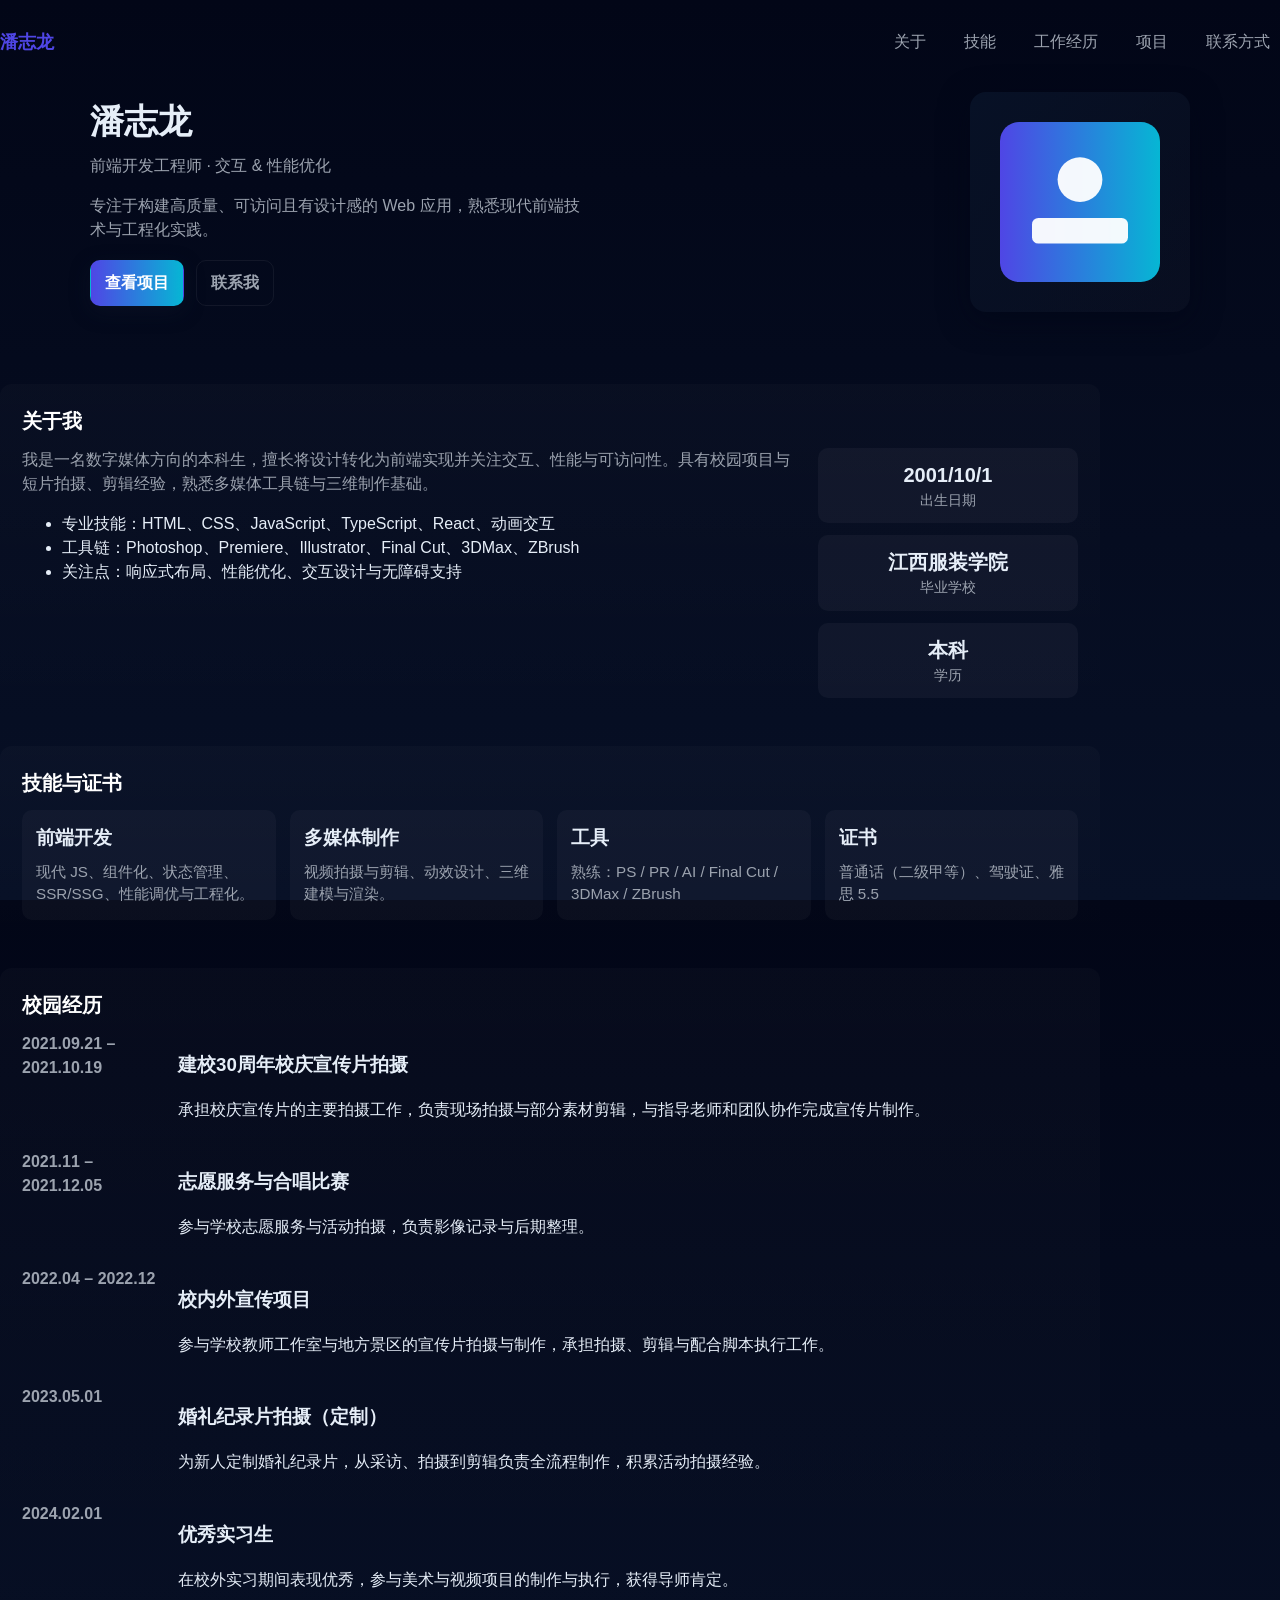
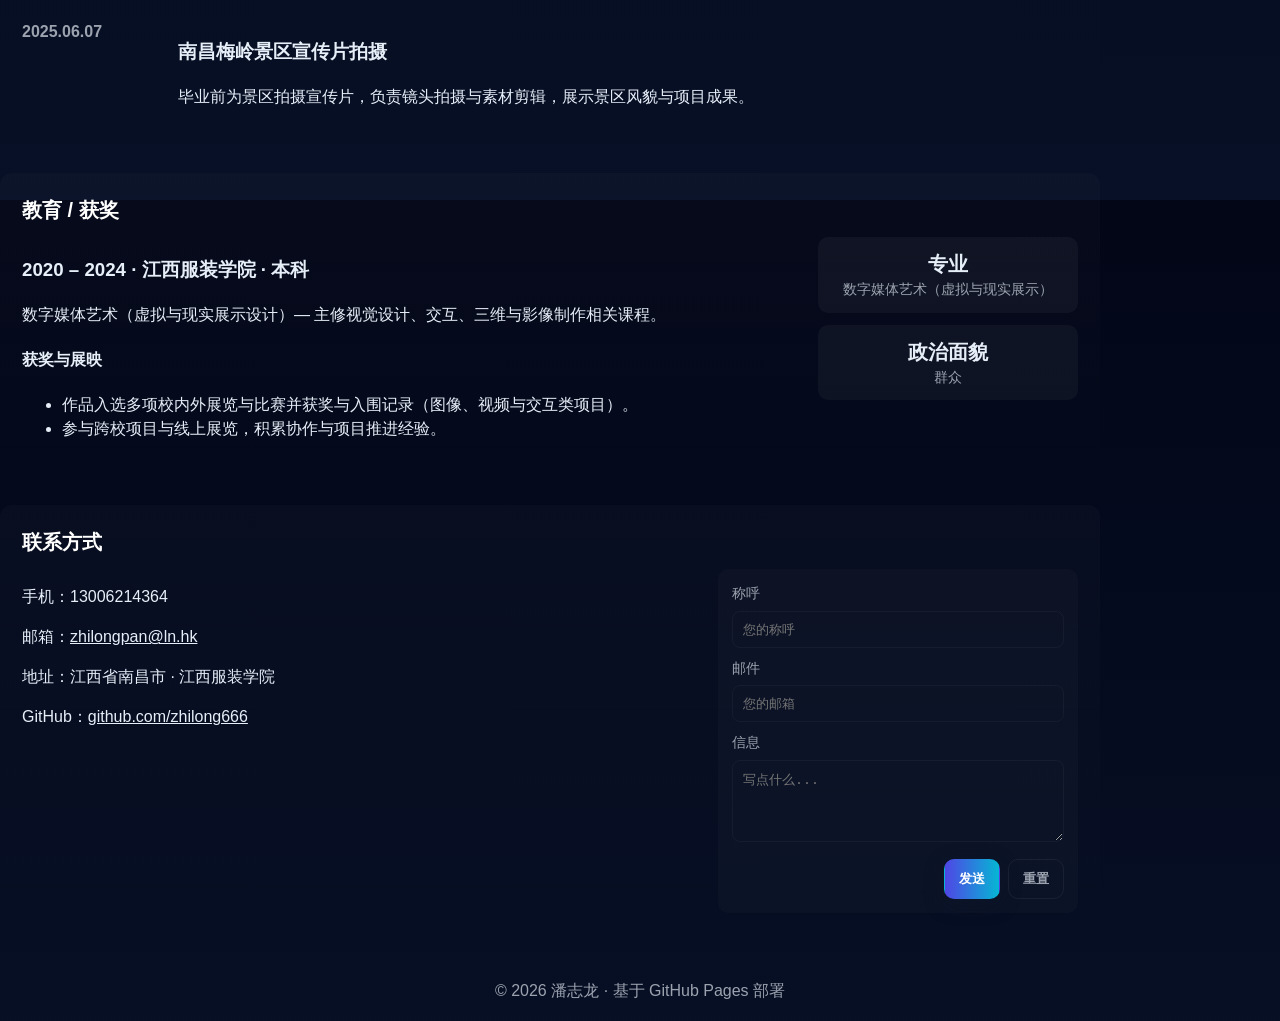
==== commit 42bd79a3: "v1.1: Split interactions into separate JS/CSS, add changelog and update HTML to load them" ====
--- a/docs/index.html
+++ b/docs/index.html
@@ -6,134 +6,217 @@
   <title>简历 — 潘志龙</title>
   <meta name="description" content="潘志龙 的个人简历" />
   <link rel="stylesheet" href="css/styles.css">
+  <link rel="stylesheet" href="css/interaction.css">
 </head>
 <body>
   <header class="site-header">
-    <nav class="nav container">
-      <a class="brand" href="#">简 历</a>
+    <nav class="nav">
+      <a class="brand" href="#">潘志龙</a>
+      <button class="nav-toggle" aria-label="切换导航">☰</button>
+      <ul class="nav-list">
+        <li><a href="#about">关于</a></li>
+        <li><a href="#skills">技能</a></li>
+        <li><a href="#experience">工作经历</a></li>
+        <li><a href="#projects">项目</a></li>
+        <li><a href="#contact">联系方式</a></li>
+      </ul>
     </nav>
+    <div class="hero container">
+      <div class="hero-left">
+        <h1 class="name">潘志龙</h1>
+        <p class="title">前端开发工程师 · 交互 & 性能优化</p>
+        <p class="intro">专注于构建高质量、可访问且有设计感的 Web 应用，熟悉现代前端技术与工程化实践。</p>
+        <div class="hero-actions">
+          <a class="btn primary" href="#projects">查看项目</a>
+          <a class="btn ghost" href="#contact">联系我</a>
+        </div>
+      </div>
+      <div class="hero-right" aria-hidden="true">
+        <div class="avatar-card">
+          <!-- 占位头像（将来可替换为上传的证件照） -->
+          <svg class="avatar" viewBox="0 0 100 100" xmlns="http://www.w3.org/2000/svg" role="img" aria-label="avatar">
+            <defs>
+              <linearGradient id="g" x1="0" x2="1">
+                <stop offset="0" stop-color="var(--accent-1)" />
+                <stop offset="1" stop-color="var(--accent-2)" />
+              </linearGradient>
+            </defs>
+            <rect width="100" height="100" rx="12" fill="url(#g)" />
+            <circle cx="50" cy="36" r="14" fill="#fff" opacity="0.95" />
+            <rect x="20" y="60" width="60" height="16" rx="4" fill="#fff" opacity="0.95" />
+          </svg>
+        </div>
+      </div>
+    </div>
   </header>
 
-  <main class="container">
-    <div class="panel" style="display:grid;grid-template-columns:300px 1fr;gap:20px;align-items:start;">
-      <!-- 左侧窄栏 -->
-      <aside style="padding:18px;background:transparent;border-radius:8px;">
-        <div style="display:flex;flex-direction:column;align-items:center;gap:12px;margin-bottom:8px;">
-          <!-- 占位头像 -->
-          <div style="width:160px;height:200px;border-radius:6px;overflow:hidden;background:linear-gradient(90deg,var(--accent-1),var(--accent-2));display:flex;align-items:center;justify-content:center;color:#fff;font-weight:700;">
-            证件照
-          </div>
-          <h2 style="margin:6px 0 0;color:var(--accent-1);">潘志龙</h2>
-        </div>
-
-        <section style="margin-top:6px;">
-          <h3 style="margin:6px 0;color:var(--accent-1);">个人资料</h3>
-          <p><strong>出生：</strong>2001/10/1</p>
-          <p><strong>毕业学校：</strong>江西服装学院</p>
-          <p><strong>学历：</strong>本科</p>
-          <p><strong>政治面貌：</strong>群众</p>
-          <p><strong>专业：</strong>数字媒体艺术（虚拟与现实展示）</p>
-        </section>
-
-        <section style="margin-top:12px;">
-          <h3 style="margin:6px 0;color:var(--accent-1);">联系方式</h3>
-          <p><strong>手机：</strong>13006214364</p>
-          <p><strong>邮箱：</strong><a href="mailto:961888032@qq.com">961888032@qq.com</a></p>
-          <p><strong>地址：</strong>江西省南昌市 · 江西服装学院</p>
-          <p><strong>GitHub：</strong><a href="https://github.com/zhilong666">github.com/zhilong666</a></p>
-        </section>
-
-        <section style="margin-top:12px;">
-          <h3 style="margin:6px 0;color:var(--accent-1);">技能 / 证书</h3>
+  <main>
+    <section id="about" class="panel container reveal">
+      <h2 class="panel-title">关于我</h2>
+      <div class="panel-body grid">
+        <div class="about-text">
+          <p>我是一名数字媒体方向的本科生，擅长将设计转化为前端实现并关注交互、性能与可访问性。具有校园项目与短片拍摄、剪辑经验，熟悉多媒体工具链与三维制作基础。</p>
           <ul>
-            <li>普通话水平证书（二级甲等）</li>
-            <li>驾驶证</li>
-            <li>熟练掌握：PS、PR、AI、Final Cut、3D Max、ZBrush 等软件</li>
-            <li>雅思 5.5</li>
+            <li>专业技能：HTML、CSS、JavaScript、TypeScript、React、动画交互</li>
+            <li>工具链：Photoshop、Premiere、Illustrator、Final Cut、3DMax、ZBrush</li>
+            <li>关注点：响应式布局、性能优化、交互设计与无障碍支持</li>
           </ul>
-        </section>
-      </aside>
-
-      <!-- 右侧主栏 -->
-      <section>
-        <h3 style="color:var(--accent-1);">校园经历</h3>
-
-        <div class="timeline">
-          <article class="timeline-item">
-            <div class="when">2021.09.21 - 2021.10.19</div>
-            <div class="what">
-              <h4>承担建校30周年校庆宣传片主要拍摄工作</h4>
-              <p>校内外宣传片拍摄。大二期间担任学校建校30周年庆的宣传片，锻炼了自己的专业能力以及与领导和老师之间的沟通能力。</p>
-            </div>
-          </article>
-
-          <article class="timeline-item">
-            <div class="when">2021.11 - 2021.12.05</div>
-            <div class="what">
-              <h4>志愿服务 / 合唱比赛</h4>
-              <p>参与志愿服务与活动拍摄，负责影像记录与后期整理。</p>
-            </div>
-          </article>
-
-          <article class="timeline-item">
-            <div class="when">2022.04 - 2022.12</div>
-            <div class="what">
-              <h4>校内外参与的项目</h4>
-              <p>参与市纪委宣传片拍摄，和北京银行宣传片剧本制作；大二期间参与学校教师工作室的后期制作工作，跟随指导老师参与多项校内外宣传项目。</p>
-            </div>
-          </article>
-
-          <article class="timeline-item">
-            <div class="when">2023.05.01</div>
-            <div class="what">
-              <h4>为聋哑人定制婚礼纪录片</h4>
-              <p>大三期间，帮助一对聋哑人策划并拍摄婚礼纪录片，全程负责策划、拍摄与剪辑，近距离尝试并练习与聋哑人交流。</p>
-            </div>
-          </article>
-
-          <article class="timeline-item">
-            <div class="when">2024.02.01</div>
-            <div class="what">
-              <h4>当选优秀实习生</h4>
-              <p>在深圳市海韵学校担任美术老师，积极完成校内教师工作，指导美术训练，带领学生参加比赛并获得全国书画大赛银奖。</p>
-            </div>
-          </article>
-
-          <article class="timeline-item">
-            <div class="when">2025.06.07</div>
-            <div class="what">
-              <h4>南昌梅岭景区宣传片拍摄</h4>
-              <p>毕业前为南昌梅岭景区拍摄宣传片，负责全程实拍与无人机航拍，并参与剪辑与后期制作，旨在展示景区风光并带动当地旅游经济。</p>
-            </div>
-          </article>
-        </div>
-
-        <hr style="margin:18px 0;">
-
-        <h3 style="color:var(--accent-1);">教育层次 / 获奖</h3>
+        </div>
+        <aside class="about-stats">
+          <div class="stat">
+            <div class="num">2001/10/1</div>
+            <div class="label">出生日期</div>
+          </div>
+          <div class="stat">
+            <div class="num">江西服装学院</div>
+            <div class="label">毕业学校</div>
+          </div>
+          <div class="stat">
+            <div class="num">本科</div>
+            <div class="label">学历</div>
+          </div>
+        </aside>
+      </div>
+    </section>
+
+    <section id="skills" class="panel container reveal">
+      <h2 class="panel-title">技能与证书</h2>
+      <div class="skills-grid">
+        <div class="skill-card">
+          <h3>前端开发</h3>
+          <p>现代 JS、组件化、状态管理、SSR/SSG、性能调优与工程化。</p>
+        </div>
+        <div class="skill-card">
+          <h3>多媒体制作</h3>
+          <p>视频拍摄与剪辑、动效设计、三维建模与渲染。</p>
+        </div>
+        <div class="skill-card">
+          <h3>工具</h3>
+          <p>熟练：PS / PR / AI / Final Cut / 3DMax / ZBrush</p>
+        </div>
+        <div class="skill-card">
+          <h3>证书</h3>
+          <p>普通话（二级甲等）、驾驶证、雅思 5.5</p>
+        </div>
+      </div>
+    </section>
+
+    <section id="experience" class="panel container reveal">
+      <h2 class="panel-title">校园经历</h2>
+      <div class="timeline">
+        <article class="timeline-item reveal">
+          <div class="when">2021.09.21 – 2021.10.19</div>
+          <div class="what">
+            <h3>建校30周年校庆宣传片拍摄</h3>
+            <p>承担校庆宣传片的主要拍摄工作，负责现场拍摄与部分素材剪辑，与指导老师和团队协作完成宣传片制作。</p>
+          </div>
+        </article>
+
+        <article class="timeline-item reveal">
+          <div class="when">2021.11 – 2021.12.05</div>
+          <div class="what">
+            <h3>志愿服务与合唱比赛</h3>
+            <p>参与学校志愿服务与活动拍摄，负责影像记录与后期整理。</p>
+          </div>
+        </article>
+
+        <article class="timeline-item reveal">
+          <div class="when">2022.04 – 2022.12</div>
+          <div class="what">
+            <h3>校内外宣传项目</h3>
+            <p>参与学校教师工作室与地方景区的宣传片拍摄与制作，承担拍摄、剪辑与配合脚本执行工作。</p>
+          </div>
+        </article>
+
+        <article class="timeline-item reveal">
+          <div class="when">2023.05.01</div>
+          <div class="what">
+            <h3>婚礼纪录片拍摄（定制）</h3>
+            <p>为新人定制婚礼纪录片，从采访、拍摄到剪辑负责全流程制作，积累活动拍摄经验。</p>
+          </div>
+        </article>
+
+        <article class="timeline-item reveal">
+          <div class="when">2024.02.01</div>
+          <div class="what">
+            <h3>优秀实习生</h3>
+            <p>在校外实习期间表现优秀，参与美术与视频项目的制作与执行，获得导师肯定。</p>
+          </div>
+        </article>
+
+        <article class="timeline-item reveal">
+          <div class="when">2025.06.07</div>
+          <div class="what">
+            <h3>南昌梅岭景区宣传片拍摄</h3>
+            <p>毕业前为景区拍摄宣传片，负责镜头拍摄与素材剪辑，展示景区风貌与项目成果。</p>
+          </div>
+        </article>
+
+      </div>
+    </section>
+
+    <section id="education" class="panel container reveal">
+      <h2 class="panel-title">教育 / 获奖</h2>
+      <div class="panel-body grid reveal">
         <div>
-          <p><strong>2020 - 2024</strong> 江西服装学院 · 本科（数字媒体艺术（虚拟与现实展示设计））</p>
-          <p>主修课程：设计素描、设计色彩、平面构成、中外经典设计创意思维与表现、视听语言、设计概论、装饰与图案、立体构成、中外设计艺术史、泥塑造型、数字绘画、版式设计等。</p>
-
-          <h4>获奖情况</h4>
+          <h3>2020 – 2024 · 江西服装学院 · 本科</h3>
+          <p>数字媒体艺术（虚拟与现实展示设计）— 主修视觉设计、交互、三维与影像制作相关课程。</p>
+          <h4>获奖与展映</h4>
           <ul>
-            <li>作品《咆哮》入选“香港当代设计奖” 铜奖</li>
-            <li>作品《一话一世界》入选“香港当代设计奖” 银奖</li>
-            <li>作品《伪》入选“第三届伦敦中华艺术交流展” 全球银奖</li>
-            <li>作品《人间》入选“亚太视觉艺术交流展”</li>
-            <li>作品《量》入围“北美应用艺术设计大赛”</li>
-            <li>作品《道法自然》入围“G-CROSS全球大学生创意奖” 全球铜奖</li>
-            <li>作品《归途》入围第四届东方创意之星影视艺术类 金奖</li>
+            <li>作品入选多项校内外展览与比赛并获奖与入围记录（图像、视频与交互类项目）。</li>
+            <li>参与跨校项目与线上展览，积累协作与项目推进经验。</li>
           </ul>
-
-          <p><strong>其他：</strong>雅思 5.5</p>
-        </div>
-      </section>
-    </div>
-
-    <footer class="site-footer" style="margin-top:20px;padding:12px 0;text-align:center;color:var(--muted);">© 2026 潘志龙 · 基于 GitHub Pages 部署</footer>
+        </div>
+        <aside class="about-stats">
+          <div class="stat">
+            <div class="num">专业</div>
+            <div class="label">数字媒体艺术（虚拟与现实展示）</div>
+          </div>
+          <div class="stat">
+            <div class="num">政治面貌</div>
+            <div class="label">群众</div>
+          </div>
+        </aside>
+      </div>
+    </section>
+
+    <section id="contact" class="panel container reveal">
+      <h2 class="panel-title">联系方式</h2>
+      <div class="contact-grid">
+        <div>
+          <p>手机：13006214364</p>
+          <p>邮箱：<a href="mailto:zhilongpan@ln.hk">zhilongpan@ln.hk</a></p>
+          <p>地址：江西省南昌市 · 江西服装学院</p>
+          <p>GitHub：<a href="https://github.com/zhilong666">github.com/zhilong666</a></p>
+        </div>
+        <form class="contact-form" action="mailto:zhilongpan@ln.hk" method="post" enctype="text/plain">
+          <label>
+            <span>称呼</span>
+            <input type="text" name="name" placeholder="您的称呼" required>
+          </label>
+          <label>
+            <span>邮件</span>
+            <input type="email" name="email" placeholder="您的邮箱" required>
+          </label>
+          <label>
+            <span>信息</span>
+            <textarea name="message" rows="4" placeholder="写点什么..." required></textarea>
+          </label>
+          <div class="form-actions">
+            <button type="submit" class="btn primary">发送</button>
+            <button type="reset" class="btn ghost">重置</button>
+          </div>
+        </form>
+      </div>
+    </section>
+
   </main>
 
+  <footer class="site-footer">
+    <div class="container">© 2026 潘志龙 · 基于 GitHub Pages 部署</div>
+  </footer>
+
   <script src="js/script.js" defer></script>
+  <script src="js/interaction.js" defer></script>
 </body>
 </html>
--- a/docs/css/interaction.css
+++ b/docs/css/interaction.css
@@ -0,0 +1,14 @@
+/* interaction.css v1.1 (docs copy) */
+:root{
+  --interaction-transition: cubic-bezier(.2,.9,.3,1);
+}
+.btn{ transition: transform 200ms var(--interaction-transition), box-shadow 200ms var(--interaction-transition), opacity 160ms; }
+.btn:hover{ transform: translateY(-3px); box-shadow: 0 8px 20px rgba(0,0,0,0.06); }
+.btn:active{ transform: translateY(1px) scale(.998); }
+.reveal{ opacity:0; transform: translateY(12px); transition: opacity 520ms var(--interaction-transition), transform 520ms var(--interaction-transition); }
+.reveal.visible{ opacity:1; transform:none; }
+.timeline-item{ opacity:0; transform: translateY(8px); transition: opacity 420ms var(--interaction-transition), transform 420ms var(--interaction-transition); }
+.timeline-item.visible{ opacity:1; transform:none; }
+.timeline-item:hover{ transform: translateY(-6px); box-shadow: 0 12px 24px rgba(11,10,9,0.04); }
+:focus{ outline-offset:3px; outline:3px solid rgba(79,70,229,0.12); border-radius:6px; }
+@media (prefers-reduced-motion: reduce){ *{ transition:none !important; animation:none !important; } }
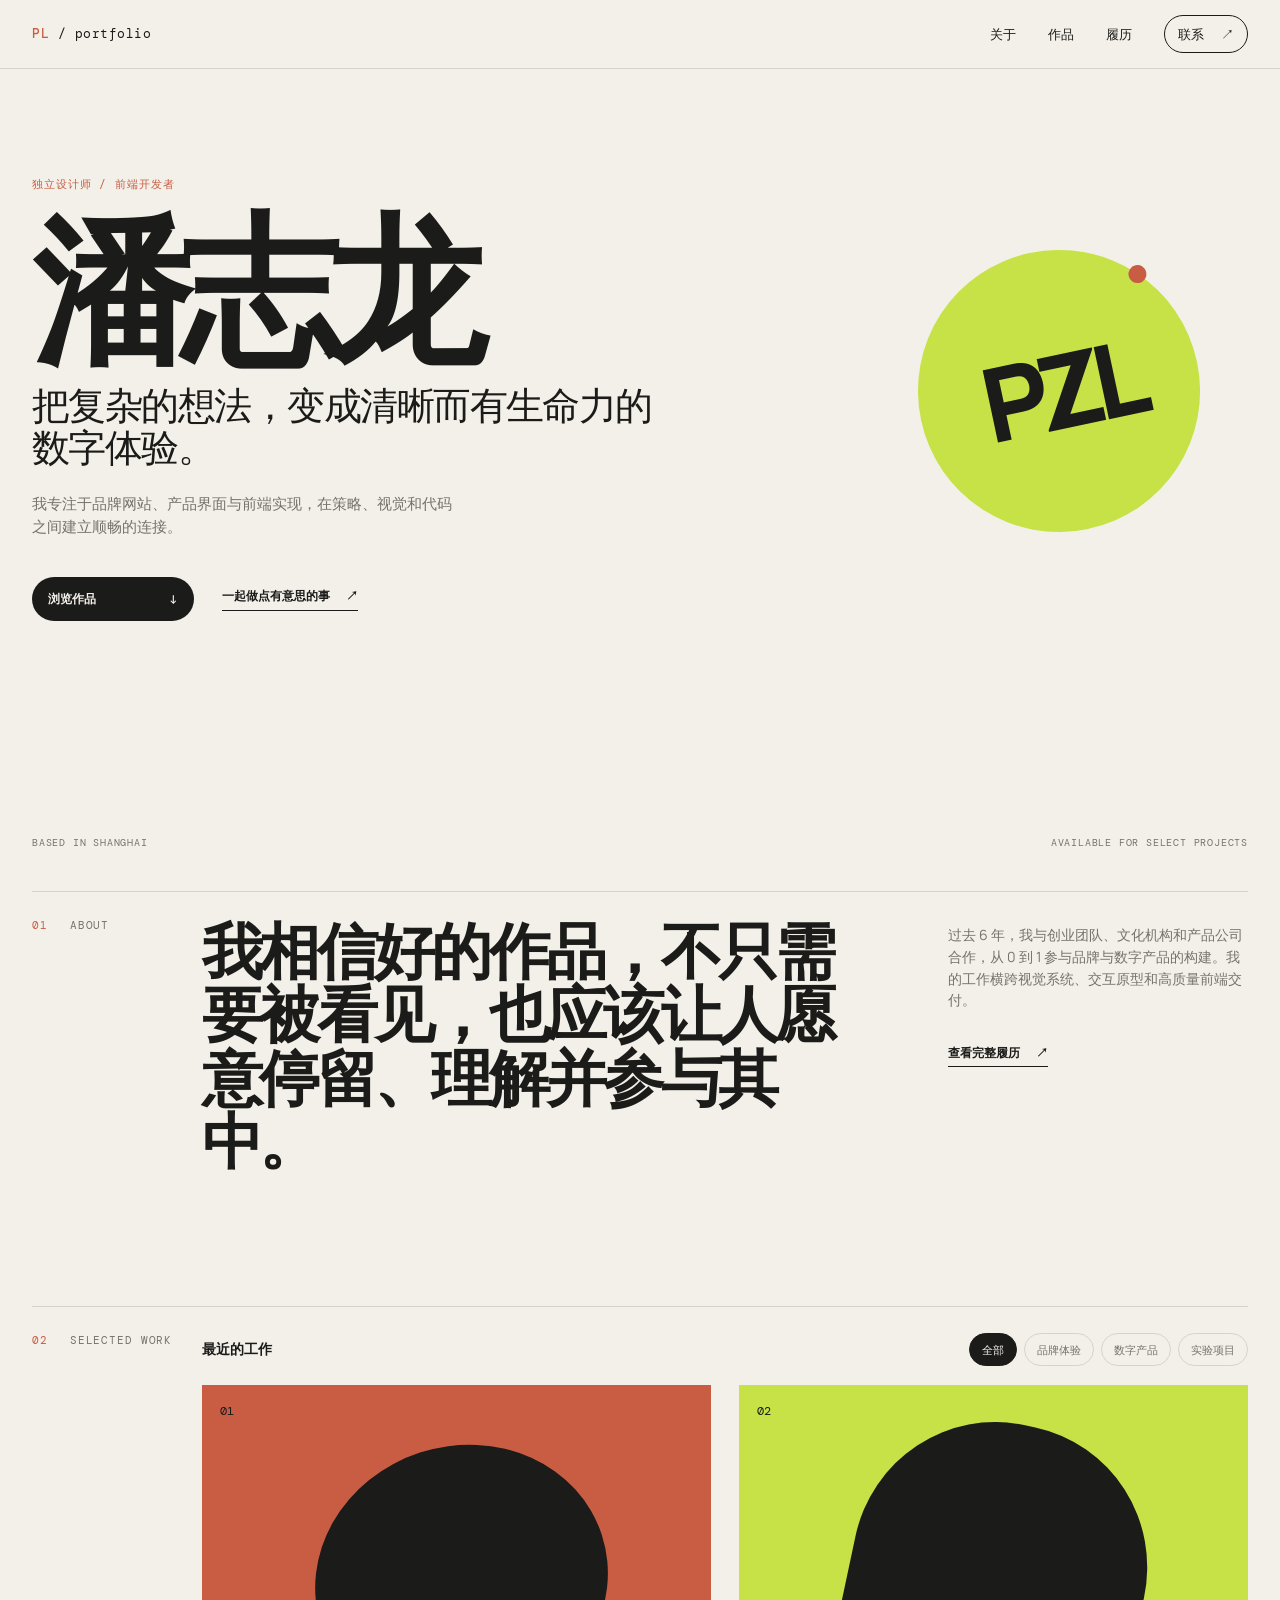
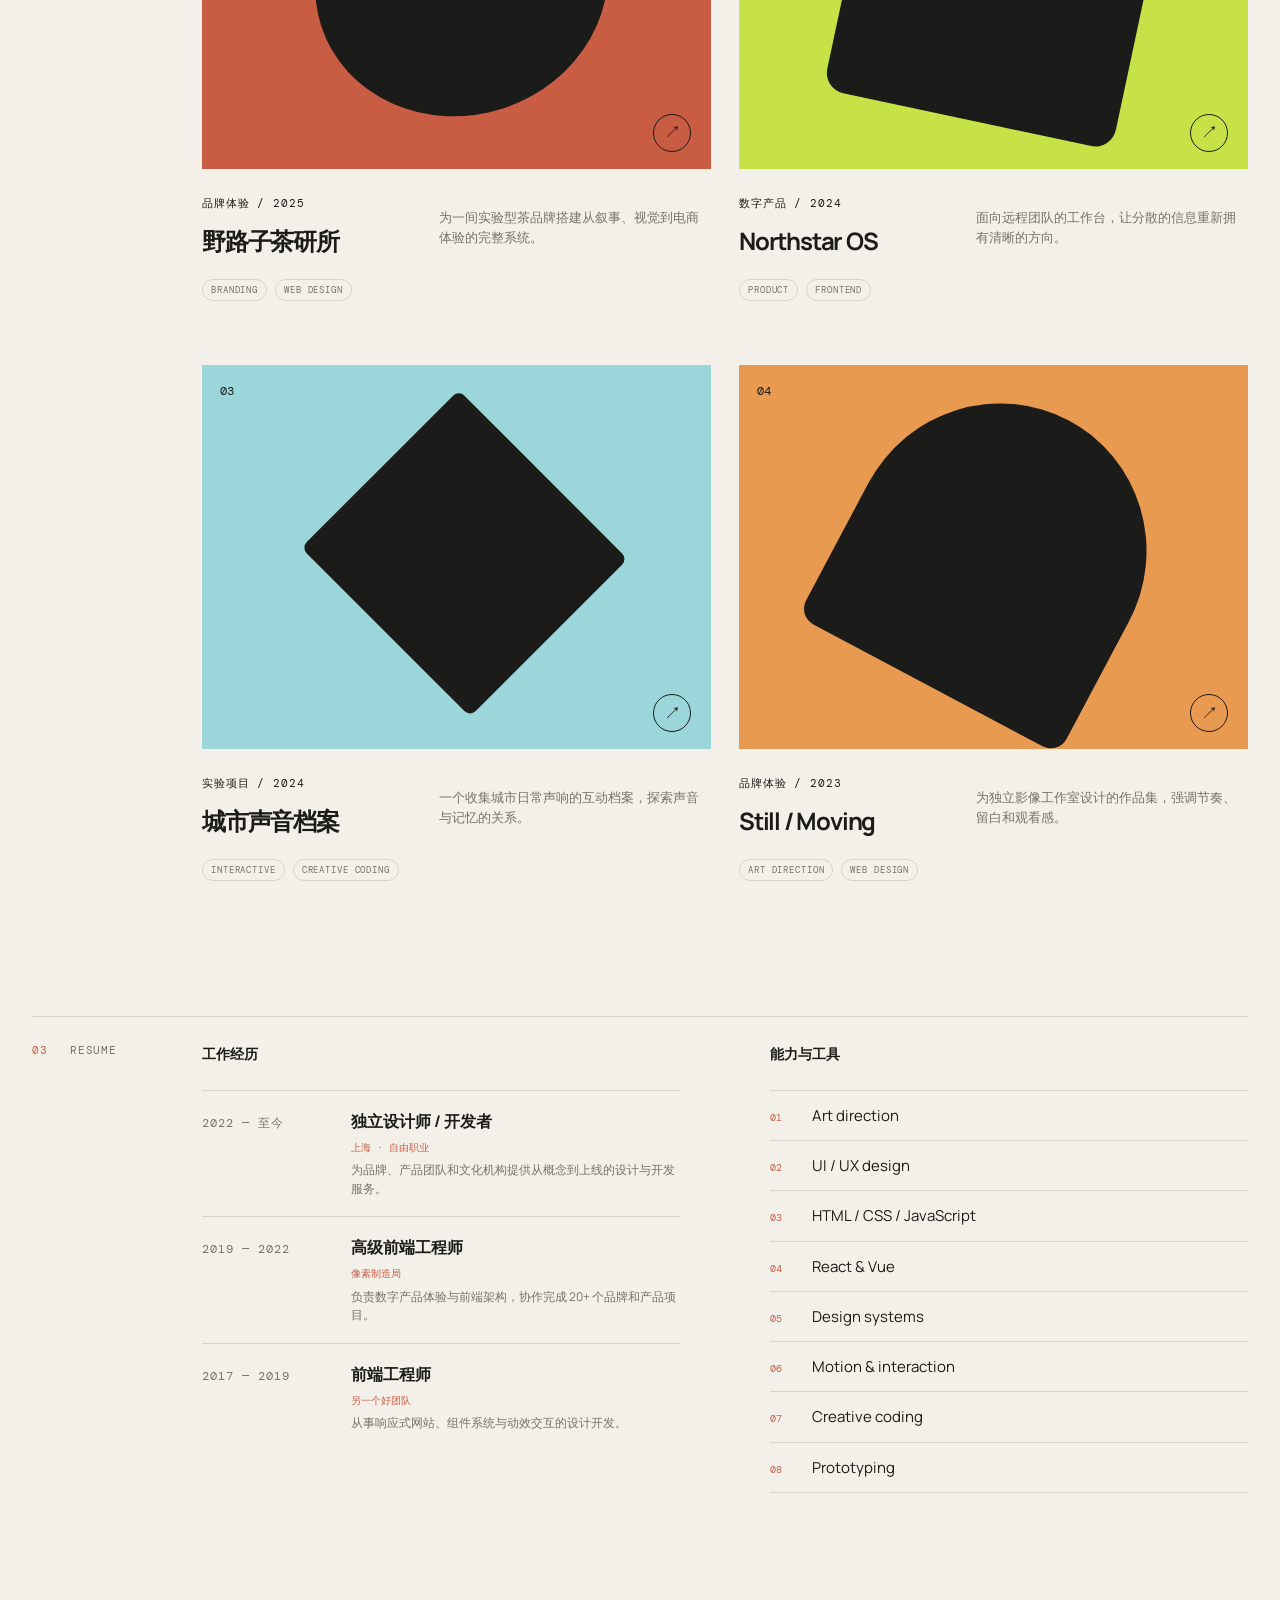
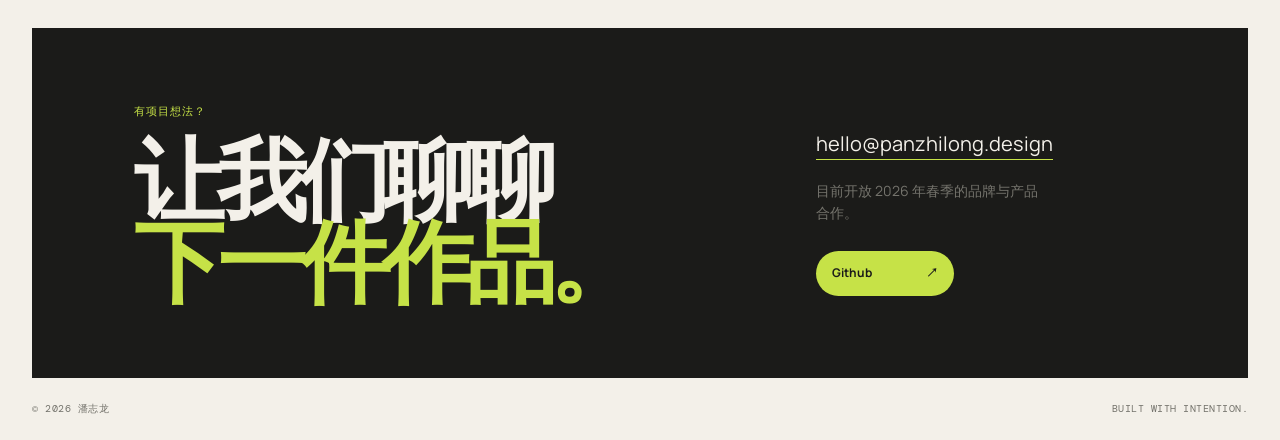
==== commit ed522b17: "feat: build dynamic portfolio site" ====
--- a/docs/index.html
+++ b/docs/index.html
@@ -3,220 +3,39 @@
 <head>
   <meta charset="utf-8" />
   <meta name="viewport" content="width=device-width, initial-scale=1" />
-  <title>简历 — 潘志龙</title>
-  <meta name="description" content="潘志龙 的个人简历" />
+  <title>潘志龙 / 独立设计与前端开发</title>
+  <meta name="description" content="潘志龙的个人作品集：品牌体验、数字产品与前端开发。" />
+  <link rel="preconnect" href="https://fonts.googleapis.com">
+  <link rel="preconnect" href="https://fonts.gstatic.com" crossorigin>
+  <link href="https://fonts.googleapis.com/css2?family=DM+Mono:wght@400;500&family=Manrope:wght@400;500;600;700;800&display=swap" rel="stylesheet">
   <link rel="stylesheet" href="css/styles.css">
-  <link rel="stylesheet" href="css/interaction.css">
 </head>
 <body>
   <header class="site-header">
-    <nav class="nav">
-      <a class="brand" href="#">潘志龙</a>
-      <button class="nav-toggle" aria-label="切换导航">☰</button>
+    <nav class="nav container" aria-label="主导航">
+      <a class="brand" href="#top"><span>PL</span> / portfolio</a>
+      <button class="nav-toggle" aria-label="打开导航" aria-expanded="false">菜单</button>
       <ul class="nav-list">
-        <li><a href="#about">关于</a></li>
-        <li><a href="#skills">技能</a></li>
-        <li><a href="#experience">工作经历</a></li>
-        <li><a href="#projects">项目</a></li>
-        <li><a href="#contact">联系方式</a></li>
+        <li><a href="#about">关于</a></li><li><a href="#projects">作品</a></li><li><a href="#resume">履历</a></li><li><a class="nav-contact" href="#contact">联系 <span>↗</span></a></li>
       </ul>
     </nav>
-    <div class="hero container">
-      <div class="hero-left">
-        <h1 class="name">潘志龙</h1>
-        <p class="title">前端开发工程师 · 交互 & 性能优化</p>
-        <p class="intro">专注于构建高质量、可访问且有设计感的 Web 应用，熟悉现代前端技术与工程化实践。</p>
-        <div class="hero-actions">
-          <a class="btn primary" href="#projects">查看项目</a>
-          <a class="btn ghost" href="#contact">联系我</a>
-        </div>
-      </div>
-      <div class="hero-right" aria-hidden="true">
-        <div class="avatar-card">
-          <!-- 占位头像（将来可替换为上传的证件照） -->
-          <svg class="avatar" viewBox="0 0 100 100" xmlns="http://www.w3.org/2000/svg" role="img" aria-label="avatar">
-            <defs>
-              <linearGradient id="g" x1="0" x2="1">
-                <stop offset="0" stop-color="var(--accent-1)" />
-                <stop offset="1" stop-color="var(--accent-2)" />
-              </linearGradient>
-            </defs>
-            <rect width="100" height="100" rx="12" fill="url(#g)" />
-            <circle cx="50" cy="36" r="14" fill="#fff" opacity="0.95" />
-            <rect x="20" y="60" width="60" height="16" rx="4" fill="#fff" opacity="0.95" />
-          </svg>
-        </div>
-      </div>
-    </div>
   </header>
 
-  <main>
-    <section id="about" class="panel container reveal">
-      <h2 class="panel-title">关于我</h2>
-      <div class="panel-body grid">
-        <div class="about-text">
-          <p>我是一名数字媒体方向的本科生，擅长将设计转化为前端实现并关注交互、性能与可访问性。具有校园项目与短片拍摄、剪辑经验，熟悉多媒体工具链与三维制作基础。</p>
-          <ul>
-            <li>专业技能：HTML、CSS、JavaScript、TypeScript、React、动画交互</li>
-            <li>工具链：Photoshop、Premiere、Illustrator、Final Cut、3DMax、ZBrush</li>
-            <li>关注点：响应式布局、性能优化、交互设计与无障碍支持</li>
-          </ul>
-        </div>
-        <aside class="about-stats">
-          <div class="stat">
-            <div class="num">2001/10/1</div>
-            <div class="label">出生日期</div>
-          </div>
-          <div class="stat">
-            <div class="num">江西服装学院</div>
-            <div class="label">毕业学校</div>
-          </div>
-          <div class="stat">
-            <div class="num">本科</div>
-            <div class="label">学历</div>
-          </div>
-        </aside>
-      </div>
+  <main id="top">
+    <section class="hero container reveal">
+      <div class="hero-copy"><p class="eyebrow" data-profile="availability"></p><h1 data-profile="name"></h1><p class="hero-role" data-profile="role"></p><p class="hero-intro" data-profile="intro"></p><div class="hero-actions"><a class="button button-dark" href="#projects">浏览作品 <span>↓</span></a><a class="text-link" href="#contact">一起做点有意思的事 <span>↗</span></a></div></div>
+      <div class="hero-mark" aria-label="个人标识"><span>PZL</span><i></i></div><div class="hero-meta"><span>Based in Shanghai</span><span>Available for select projects</span></div>
     </section>
 
-    <section id="skills" class="panel container reveal">
-      <h2 class="panel-title">技能与证书</h2>
-      <div class="skills-grid">
-        <div class="skill-card">
-          <h3>前端开发</h3>
-          <p>现代 JS、组件化、状态管理、SSR/SSG、性能调优与工程化。</p>
-        </div>
-        <div class="skill-card">
-          <h3>多媒体制作</h3>
-          <p>视频拍摄与剪辑、动效设计、三维建模与渲染。</p>
-        </div>
-        <div class="skill-card">
-          <h3>工具</h3>
-          <p>熟练：PS / PR / AI / Final Cut / 3DMax / ZBrush</p>
-        </div>
-        <div class="skill-card">
-          <h3>证书</h3>
-          <p>普通话（二级甲等）、驾驶证、雅思 5.5</p>
-        </div>
-      </div>
-    </section>
-
-    <section id="experience" class="panel container reveal">
-      <h2 class="panel-title">校园经历</h2>
-      <div class="timeline">
-        <article class="timeline-item reveal">
-          <div class="when">2021.09.21 – 2021.10.19</div>
-          <div class="what">
-            <h3>建校30周年校庆宣传片拍摄</h3>
-            <p>承担校庆宣传片的主要拍摄工作，负责现场拍摄与部分素材剪辑，与指导老师和团队协作完成宣传片制作。</p>
-          </div>
-        </article>
-
-        <article class="timeline-item reveal">
-          <div class="when">2021.11 – 2021.12.05</div>
-          <div class="what">
-            <h3>志愿服务与合唱比赛</h3>
-            <p>参与学校志愿服务与活动拍摄，负责影像记录与后期整理。</p>
-          </div>
-        </article>
-
-        <article class="timeline-item reveal">
-          <div class="when">2022.04 – 2022.12</div>
-          <div class="what">
-            <h3>校内外宣传项目</h3>
-            <p>参与学校教师工作室与地方景区的宣传片拍摄与制作，承担拍摄、剪辑与配合脚本执行工作。</p>
-          </div>
-        </article>
-
-        <article class="timeline-item reveal">
-          <div class="when">2023.05.01</div>
-          <div class="what">
-            <h3>婚礼纪录片拍摄（定制）</h3>
-            <p>为新人定制婚礼纪录片，从采访、拍摄到剪辑负责全流程制作，积累活动拍摄经验。</p>
-          </div>
-        </article>
-
-        <article class="timeline-item reveal">
-          <div class="when">2024.02.01</div>
-          <div class="what">
-            <h3>优秀实习生</h3>
-            <p>在校外实习期间表现优秀，参与美术与视频项目的制作与执行，获得导师肯定。</p>
-          </div>
-        </article>
-
-        <article class="timeline-item reveal">
-          <div class="when">2025.06.07</div>
-          <div class="what">
-            <h3>南昌梅岭景区宣传片拍摄</h3>
-            <p>毕业前为景区拍摄宣传片，负责镜头拍摄与素材剪辑，展示景区风貌与项目成果。</p>
-          </div>
-        </article>
-
-      </div>
-    </section>
-
-    <section id="education" class="panel container reveal">
-      <h2 class="panel-title">教育 / 获奖</h2>
-      <div class="panel-body grid reveal">
-        <div>
-          <h3>2020 – 2024 · 江西服装学院 · 本科</h3>
-          <p>数字媒体艺术（虚拟与现实展示设计）— 主修视觉设计、交互、三维与影像制作相关课程。</p>
-          <h4>获奖与展映</h4>
-          <ul>
-            <li>作品入选多项校内外展览与比赛并获奖与入围记录（图像、视频与交互类项目）。</li>
-            <li>参与跨校项目与线上展览，积累协作与项目推进经验。</li>
-          </ul>
-        </div>
-        <aside class="about-stats">
-          <div class="stat">
-            <div class="num">专业</div>
-            <div class="label">数字媒体艺术（虚拟与现实展示）</div>
-          </div>
-          <div class="stat">
-            <div class="num">政治面貌</div>
-            <div class="label">群众</div>
-          </div>
-        </aside>
-      </div>
-    </section>
-
-    <section id="contact" class="panel container reveal">
-      <h2 class="panel-title">联系方式</h2>
-      <div class="contact-grid">
-        <div>
-          <p>手机：13006214364</p>
-          <p>邮箱：<a href="mailto:zhilongpan@ln.hk">zhilongpan@ln.hk</a></p>
-          <p>地址：江西省南昌市 · 江西服装学院</p>
-          <p>GitHub：<a href="https://github.com/zhilong666">github.com/zhilong666</a></p>
-        </div>
-        <form class="contact-form" action="mailto:zhilongpan@ln.hk" method="post" enctype="text/plain">
-          <label>
-            <span>称呼</span>
-            <input type="text" name="name" placeholder="您的称呼" required>
-          </label>
-          <label>
-            <span>邮件</span>
-            <input type="email" name="email" placeholder="您的邮箱" required>
-          </label>
-          <label>
-            <span>信息</span>
-            <textarea name="message" rows="4" placeholder="写点什么..." required></textarea>
-          </label>
-          <div class="form-actions">
-            <button type="submit" class="btn primary">发送</button>
-            <button type="reset" class="btn ghost">重置</button>
-          </div>
-        </form>
-      </div>
-    </section>
-
+    <section id="about" class="section container reveal"><div class="section-label"><span>01</span><span>About</span></div><div class="section-content about-layout"><h2 data-profile="statement"></h2><div class="about-side"><p data-profile="bio"></p><a class="text-link" href="#resume">查看完整履历 <span>↗</span></a></div></div></section>
+    <section id="projects" class="section container reveal"><div class="section-label"><span>02</span><span>Selected work</span></div><div class="section-content"><div class="project-toolbar"><p class="section-heading">最近的工作</p><div class="filters" role="group" aria-label="项目筛选"></div></div><div class="projects-grid"></div></div></section>
+    <section id="resume" class="section container reveal"><div class="section-label"><span>03</span><span>Resume</span></div><div class="section-content resume-layout"><div><p class="section-heading">工作经历</p><div class="experience-list"></div></div><div><p class="section-heading">能力与工具</p><div class="skills-list"></div></div></div></section>
+    <section id="contact" class="contact-section container reveal"><div><p class="eyebrow">有项目想法？</p><h2>让我们聊聊<br><em>下一件作品。</em></h2></div><div class="contact-details"><a class="contact-email" data-profile="email"></a><p data-profile="contactNote"></p><a class="button button-light" data-profile-link="github" target="_blank" rel="noreferrer">Github <span>↗</span></a></div></section>
   </main>
 
-  <footer class="site-footer">
-    <div class="container">© 2026 潘志龙 · 基于 GitHub Pages 部署</div>
-  </footer>
+  <footer class="site-footer container"><span>© 2026 <span data-profile="name"></span></span><span>Built with intention.</span></footer>
 
+  <script src="js/data.js"></script>
   <script src="js/script.js" defer></script>
-  <script src="js/interaction.js" defer></script>
 </body>
 </html>
--- a/docs/css/styles.css
+++ b/docs/css/styles.css
@@ -1,107 +1,15 @@
-/* css/styles.css
-   Restores original resume design: dark theme, responsive layout, navigation, hero, cards, buttons, and animations.
-   Created to fix missing CSS for GitHub Pages deployment.
-*/
-:root{
-  --bg:#0b1020;
-  --panel:#0f1724;
-  --muted:#9ca3af;
-  --accent-1:#4f46e5; /* indigo */
-  --accent-2:#06b6d4; /* teal */
-  --glass: rgba(255,255,255,0.04);
-  --radius:12px;
-  --container:1100px;
-  --max-width:1100px;
-}
+:root{--paper:#f3f0e9;--ink:#1b1b19;--muted:#74736c;--line:#d7d3c8;--acid:#c6e247;--clay:#c85d43;--blue:#9bd6db;--orange:#e89a50;--container:1240px}
 *{box-sizing:border-box}
-html,body{height:100%}
-body{
-  margin:0;
-  font-family:-apple-system, BlinkMacSystemFont, "Segoe UI", Roboto, "Helvetica Neue", Arial;
-  background:linear-gradient(180deg,#020617 0%, #071026 100%);
-  color:#e6eef8;
-  -webkit-font-smoothing:antialiased;
-  -moz-osx-font-smoothing:grayscale;
-  line-height:1.5;
-}
-.container{max-width:var(--container);margin:0 auto;padding:0 20px}
-.site-header{padding:28px 0 10px}
-.nav{display:flex;align-items:center;gap:16px;justify-content:space-between}
-.brand{color:var(--accent-1);font-weight:700;font-size:1.15rem;text-decoration:none}
-.nav-list{list-style:none;margin:0;padding:0;display:flex;gap:18px;align-items:center}
-.nav-list a{color:var(--muted);text-decoration:none;padding:8px 10px;border-radius:8px;transition:all .18s ease}
-.nav-list a:hover{color:#fff;background:rgba(255,255,255,0.03);transform:translateY(-1px)}
-.nav-toggle{display:none;background:transparent;border:1px solid rgba(255,255,255,0.04);color:var(--muted);padding:8px 10px;border-radius:8px;font-size:18px}
-/* Hero */
-.hero{display:flex;align-items:center;gap:32px;padding:36px 0}
-.hero-left{flex:1}
-.hero-right{width:260px;display:flex;justify-content:flex-end}
-.name{font-size:2.1rem;margin:0 0 6px}
-.title{color:var(--muted);margin:0 0 16px}
-.intro{color:var(--muted);max-width:56ch}
-.hero-actions{margin-top:18px;display:flex;gap:12px}
-.btn{display:inline-flex;align-items:center;gap:8px;padding:10px 14px;border-radius:10px;text-decoration:none;font-weight:600;border:1px solid transparent;cursor:pointer}
-.btn.primary{background:linear-gradient(90deg,var(--accent-1),var(--accent-2));color:#fff;box-shadow:0 6px 20px rgba(15,23,42,0.4)}
-.btn.ghost{background:transparent;color:var(--muted);border:1px solid rgba(255,255,255,0.06)}
-.avatar-card{width:220px;height:220px;border-radius:16px;display:flex;align-items:center;justify-content:center;background:linear-gradient(135deg,#071126 0%, rgba(255,255,255,0.02) 100%);box-shadow:0 8px 30px rgba(2,6,23,0.6);padding:18px}
-.avatar{width:100%;height:100%;max-width:160px;max-height:160px}
-/* Panels */
-.panel{background:linear-gradient(180deg, rgba(255,255,255,0.02), transparent);margin:26px 0;padding:22px;border-radius:12px}
-.panel-title{margin:0 0 12px;font-size:1.25rem;color:#fff}
-.grid{display:grid;grid-template-columns:1fr 260px;gap:18px}
-.about-text p{color:var(--muted);margin:0 0 12px}
-.about-stats{display:flex;flex-direction:column;gap:12px}
-.stat{background:var(--glass);padding:12px;border-radius:10px;text-align:center}
-.stat .num{font-size:1.25rem;font-weight:700}
-.stat .label{color:var(--muted);font-size:0.9rem}
-/* Skills */
-.skills-grid{display:grid;grid-template-columns:repeat(4,1fr);gap:14px}
-.skill-card{background:rgba(255,255,255,0.03);padding:14px;border-radius:10px}
-.skill-card h3{margin:0 0 8px}
-.skill-card p{margin:0;color:var(--muted);font-size:0.95rem}
-/* Timeline */
-.timeline{display:flex;flex-direction:column;gap:12px}
-.timeline-item{display:flex;gap:16px}
-.when{width:140px;color:var(--muted);font-weight:600}
-.what{flex:1}
-/* Projects */
-.projects-grid{display:grid;grid-template-columns:repeat(3,1fr);gap:14px}
-.project-card{border-radius:10px;overflow:hidden}
-.project-media{min-height:150px;background-size:cover;background-position:center;position:relative;display:flex;align-items:flex-end}
-.project-overlay{background:linear-gradient(180deg, rgba(2,6,23,0) 0%, rgba(2,6,23,0.6) 40%, rgba(2,6,23,0.85) 100%);padding:14px}
-.project-overlay h3{margin:0 0 6px}
-.project-overlay p{margin:0 0 8px;color:var(--muted)}
-.project-link{color:var(--accent-2);text-decoration:none;font-weight:700}
-.project-card:hover{transform:translateY(-6px);transition:transform .28s cubic-bezier(.22,.9,.32,1)}
-/* Contact */
-.contact-grid{display:grid;grid-template-columns:1fr 360px;gap:18px}
-.contact-form{background:rgba(255,255,255,0.02);padding:14px;border-radius:10px}
-.contact-form label{display:block;margin-bottom:10px}
-.contact-form span{display:block;color:var(--muted);font-size:0.9rem;margin-bottom:6px}
-.contact-form input,.contact-form textarea{width:100%;padding:10px;border-radius:8px;border:1px solid rgba(255,255,255,0.04);background:transparent;color:#fff}
-.form-actions{display:flex;gap:8px;justify-content:flex-end;margin-top:8px}
-/* Footer */
-.site-footer{padding:18px 0;color:var(--muted);text-align:center}
-/* Reveal animations */
-.reveal{opacity:0;transform:translateY(12px);transition:opacity .6s ease,transform .6s ease}
-.reveal.visible{opacity:1;transform:none}
-/* Small screens */
-@media (max-width:900px){
-  .grid{grid-template-columns:1fr}
-  .skills-grid{grid-template-columns:repeat(2,1fr)}
-  .projects-grid{grid-template-columns:repeat(2,1fr)}
-  .contact-grid{grid-template-columns:1fr}
-  .hero{flex-direction:column;align-items:flex-start}
-  .hero-right{width:100%;justify-content:flex-start}
-  .avatar-card{width:160px;height:160px}
-}
-@media (max-width:720px){
-  .nav-toggle{display:inline-flex}
-  .nav-list{position:fixed;inset:auto 16px 16px 16px;bottom:16px;right:16px;flex-direction:column;background:linear-gradient(180deg,rgba(2,6,23,0.9),rgba(2,6,23,0.95));padding:12px;border-radius:12px;box-shadow:0 8px 30px rgba(2,6,23,0.6);display:none}
-  .nav-list.open{display:flex}
-  .nav-list a{padding:10px 14px}
-}
-/* small polish */
-a{color:inherit}
-/* Utility */
-.hide{display:none}
+html{scroll-behavior:smooth}
+body{margin:0;background:var(--paper);color:var(--ink);font-family:Manrope,"PingFang SC","Microsoft YaHei",sans-serif;line-height:1.55;-webkit-font-smoothing:antialiased}
+a{color:inherit;text-decoration:none}button{font:inherit}.container{width:min(var(--container),calc(100% - 64px));margin-inline:auto}
+.site-header{padding:24px 0;border-bottom:1px solid var(--line)}.nav{display:flex;align-items:center;justify-content:space-between}.brand{font-family:"DM Mono",monospace;font-size:13px;letter-spacing:.04em}.brand span{font-weight:500;color:var(--clay)}
+.nav-list{display:flex;gap:32px;align-items:center;list-style:none;padding:0;margin:0;font-size:13px}.nav-list a{transition:opacity .2s}.nav-list a:hover{opacity:.55}.nav-contact{border:1px solid var(--ink);padding:9px 13px;border-radius:99px}.nav-contact span,.button span,.text-link span{margin-left:14px}.nav-toggle{display:none;border:1px solid var(--ink);background:transparent;border-radius:99px;padding:8px 14px;font-size:12px}
+.hero{min-height:calc(100vh - 78px);padding-top:clamp(70px,12vh,160px);padding-bottom:56px;position:relative;display:flex;align-items:flex-start}.hero-copy{max-width:790px}.eyebrow,.section-label,.project-category,.experience-period,.hero-meta,.project-tags{font:11px "DM Mono",monospace;text-transform:uppercase;letter-spacing:.08em}.eyebrow{color:var(--clay);margin:0 0 26px}.hero h1{font-size:clamp(72px,12.5vw,176px);line-height:.86;letter-spacing:-.08em;margin:0 0 28px;font-weight:700}.hero-role{font-size:clamp(22px,3vw,39px);line-height:1.1;letter-spacing:-.04em;max-width:650px;margin:0 0 24px}.hero-intro{color:var(--muted);font-size:15px;max-width:430px;margin:0}.hero-actions{display:flex;align-items:center;gap:28px;margin-top:38px}.button{display:inline-flex;align-items:center;justify-content:space-between;padding:13px 16px;border-radius:99px;font-size:12px;font-weight:700;transition:transform .2s,background .2s}.button:hover{transform:translateY(-3px)}.button-dark{background:var(--ink);color:var(--paper);min-width:162px}.button-light{background:var(--acid);color:var(--ink);min-width:138px}.text-link{font-size:12px;font-weight:700;border-bottom:1px solid var(--ink);padding-bottom:5px}.hero-mark{position:absolute;right:4%;top:22%;width:clamp(180px,22vw,300px);height:clamp(180px,22vw,300px);border-radius:50%;background:var(--acid);display:grid;place-items:center;transform:rotate(-12deg);font-size:clamp(52px,8vw,108px);font-weight:800;letter-spacing:-.12em}.hero-mark i{position:absolute;width:18px;height:18px;border-radius:50%;background:var(--clay);right:11%;top:12%}.hero-meta{position:absolute;bottom:42px;left:0;right:0;display:flex;justify-content:space-between;color:var(--muted);font-size:10px}
+.section{display:grid;grid-template-columns:170px 1fr;border-top:1px solid var(--line);padding-top:26px;padding-bottom:135px}.section-label{display:flex;gap:22px;color:var(--muted)}.section-label span:first-child{color:var(--clay)}.section-content{min-width:0}.about-layout{display:grid;grid-template-columns:minmax(0,1fr) 300px;gap:70px}.about-layout h2{font-size:clamp(30px,4.8vw,63px);line-height:1.03;letter-spacing:-.06em;font-weight:600;margin:0;max-width:700px}.about-side{padding-top:6px}.about-side p,.contact-details p{color:var(--muted);font-size:14px;margin:0 0 28px}.section-heading{font-size:14px;font-weight:700;margin:0 0 25px}
+.project-toolbar{display:flex;align-items:baseline;justify-content:space-between;gap:20px}.filters{display:flex;gap:7px;flex-wrap:wrap}.filter{border:1px solid var(--line);background:transparent;color:var(--muted);padding:7px 12px;border-radius:99px;font-size:11px;cursor:pointer;transition:.2s}.filter:hover,.filter.active{background:var(--ink);border-color:var(--ink);color:var(--paper)}.projects-grid{display:grid;grid-template-columns:repeat(2,minmax(0,1fr));gap:64px 28px}.project-card{animation:rise .6s both;animation-delay:var(--delay)}.project-visual{height:clamp(260px,30vw,420px);display:block;position:relative;overflow:hidden}.project-clay .project-visual{background:var(--clay)}.project-lime .project-visual{background:var(--acid)}.project-blue .project-visual{background:var(--blue)}.project-orange .project-visual{background:var(--orange)}.project-shape{position:absolute;width:58%;height:78%;background:var(--ink);left:22%;top:10%;border-radius:48% 48% 7% 7%;transform:rotate(12deg);transition:transform .55s cubic-bezier(.2,.7,0,1)}.project-clay .project-shape{border-radius:50%;height:70%;top:16%;transform:rotate(-18deg)}.project-blue .project-shape{border-radius:8px;transform:rotate(45deg);width:47%;height:58%;left:28%;top:20%}.project-orange .project-shape{border-radius:50% 50% 6% 6%;transform:rotate(28deg)}.project-visual:hover .project-shape{transform:rotate(0) scale(1.1)}.project-index,.project-arrow{position:absolute;z-index:1;font:12px "DM Mono",monospace}.project-index{top:18px;left:18px}.project-arrow{right:20px;bottom:17px;border:1px solid var(--ink);width:38px;height:38px;border-radius:50%;display:grid;place-items:center;font-size:17px;transition:transform .2s}.project-visual:hover .project-arrow{transform:rotate(45deg)}.project-info{display:grid;grid-template-columns:1fr 1.25fr;gap:20px;padding-top:16px}.project-info h3{font-size:24px;letter-spacing:-.05em;margin:4px 0 0}.project-info>p{font-size:13px;color:var(--muted);margin:22px 0 0}.project-tags{grid-column:1/-1;display:flex;gap:8px;color:var(--muted)}.project-tags span{border:1px solid var(--line);padding:4px 8px;border-radius:99px;font-size:9px}
+.resume-layout{display:grid;grid-template-columns:1fr 1fr;gap:90px}.experience-item{border-top:1px solid var(--line);padding:18px 0;display:grid;grid-template-columns:135px 1fr;gap:14px}.experience-item h3{margin:0;font-size:16px}.experience-item p{font-size:12px;color:var(--muted);margin:6px 0 0}.experience-item .experience-company{color:var(--clay);font-family:"DM Mono",monospace;font-size:10px}.experience-period{color:var(--muted);font-size:10px;margin-top:3px}.skills-list{display:flex;flex-direction:column;border-top:1px solid var(--line)}.skills-list span{border-bottom:1px solid var(--line);padding:13px 0;font-size:15px}.skills-list b{display:inline-block;width:42px;color:var(--clay);font:10px "DM Mono",monospace}
+.contact-section{background:var(--ink);color:var(--paper);padding:76px 8%;display:grid;grid-template-columns:1fr 330px;gap:60px;align-items:end}.contact-section .eyebrow{color:var(--acid);margin-bottom:18px}.contact-section h2{font-size:clamp(44px,7vw,91px);line-height:.92;letter-spacing:-.08em;margin:0}.contact-section h2 em{color:var(--acid);font-style:normal}.contact-details{padding-bottom:6px}.contact-email{font-size:20px;border-bottom:1px solid var(--acid);display:inline-block;margin-bottom:20px}.contact-details p{max-width:230px;margin-bottom:28px}.site-footer{display:flex;justify-content:space-between;padding-top:24px;padding-bottom:24px;color:var(--muted);font:10px "DM Mono",monospace;text-transform:uppercase;letter-spacing:.05em}
++.reveal{opacity:0;transform:translateY(22px);transition:opacity .7s ease,transform .7s ease}.reveal.visible{opacity:1;transform:none}@keyframes rise{from{opacity:0;transform:translateY(15px)}to{opacity:1;transform:none}}
++@media (max-width:800px){.container{width:min(var(--container),calc(100% - 38px))}.nav-toggle{display:block}.nav-list{position:absolute;z-index:10;top:64px;right:19px;display:none;flex-direction:column;align-items:stretch;gap:0;background:var(--paper);border:1px solid var(--ink);padding:8px;min-width:150px}.nav-list.open{display:flex}.nav-list a{display:block;padding:10px}.nav-contact{border:0;padding:10px}.hero{min-height:calc(100vh - 74px);padding-top:80px}.hero-mark{right:0;top:35%;opacity:.75}.hero-meta{font-size:8px}.section{display:block;padding-bottom:90px}.section-label{margin-bottom:35px}.about-layout,.resume-layout{grid-template-columns:1fr;gap:34px}.about-layout h2{font-size:42px}.projects-grid{grid-template-columns:1fr;gap:48px}.project-visual{height:330px}.project-info{grid-template-columns:1fr}.project-info>p{margin:0}.project-tags{grid-column:auto}.contact-section{grid-template-columns:1fr;padding:52px 28px;gap:46px}.contact-section h2{font-size:55px}.site-footer{font-size:8px}}
++@media (prefers-reduced-motion:reduce){html{scroll-behavior:auto}.reveal,.project-card{animation:none;transition:none}}
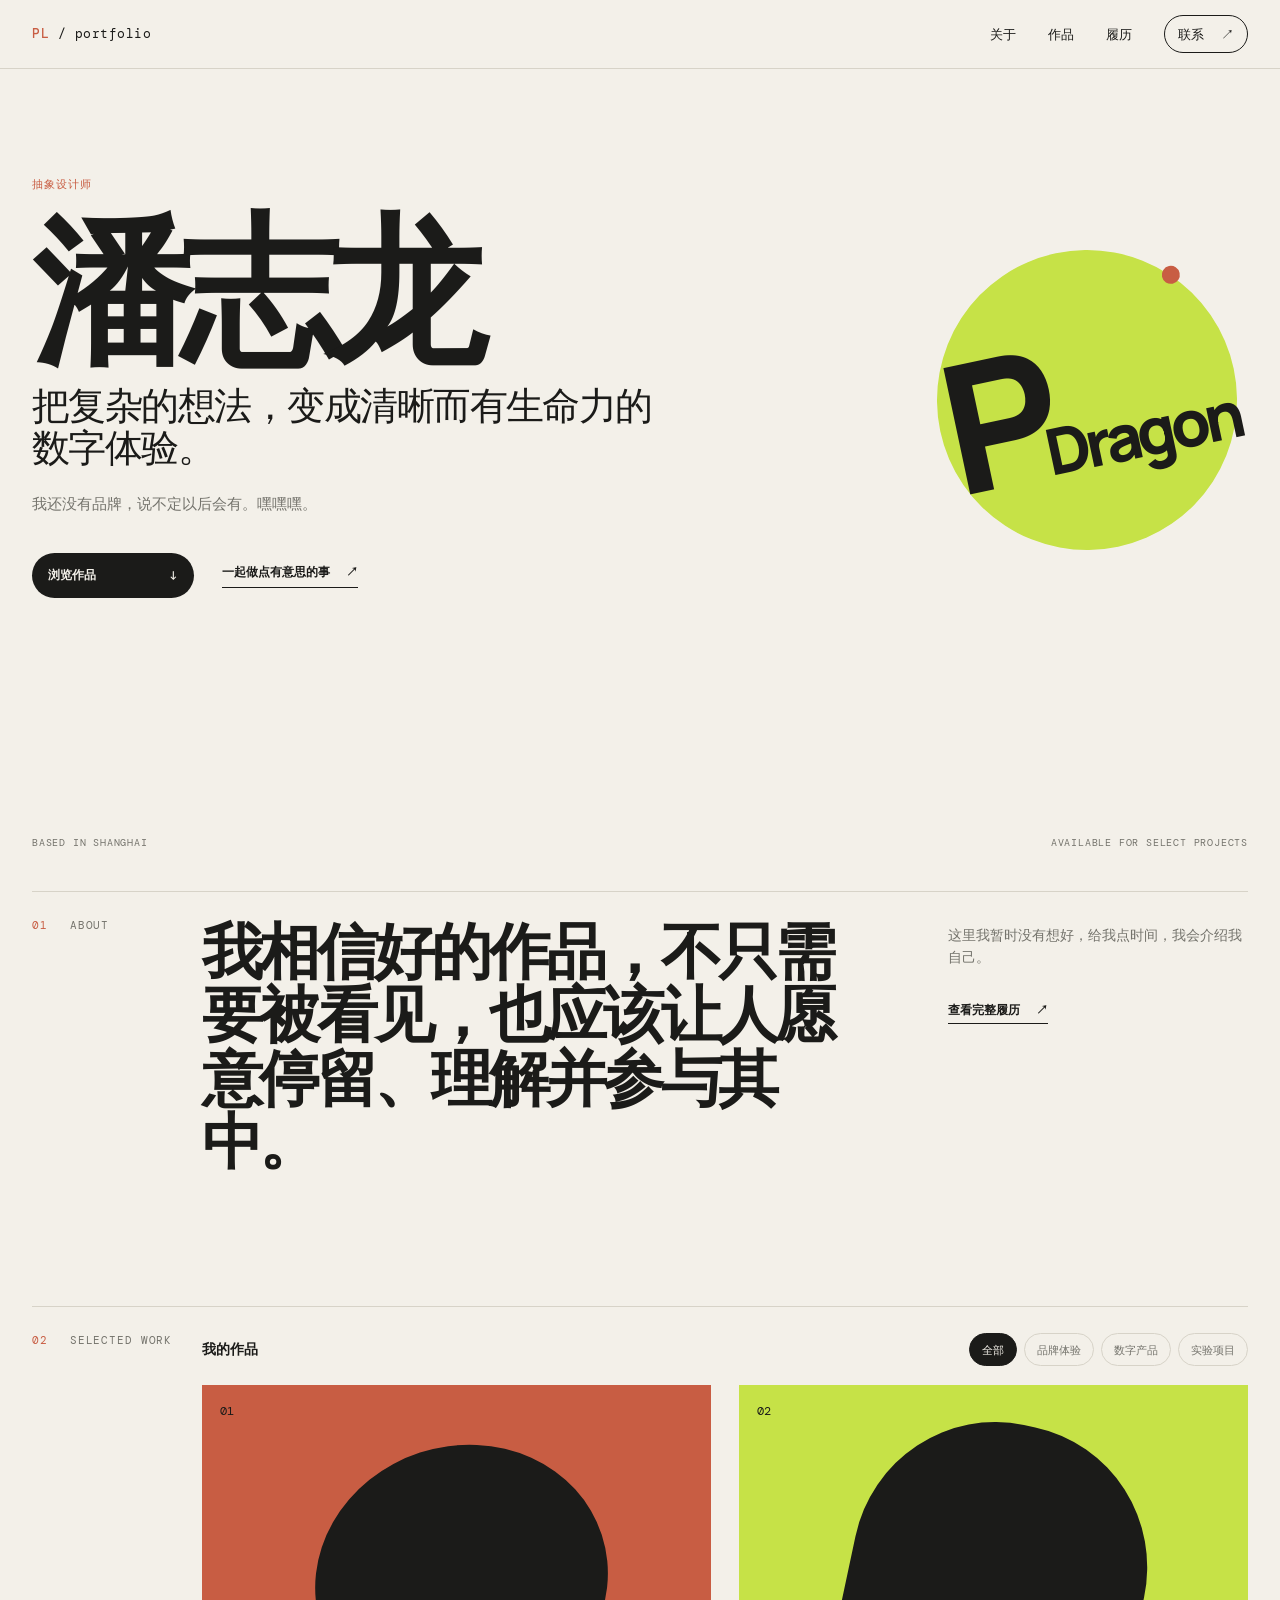
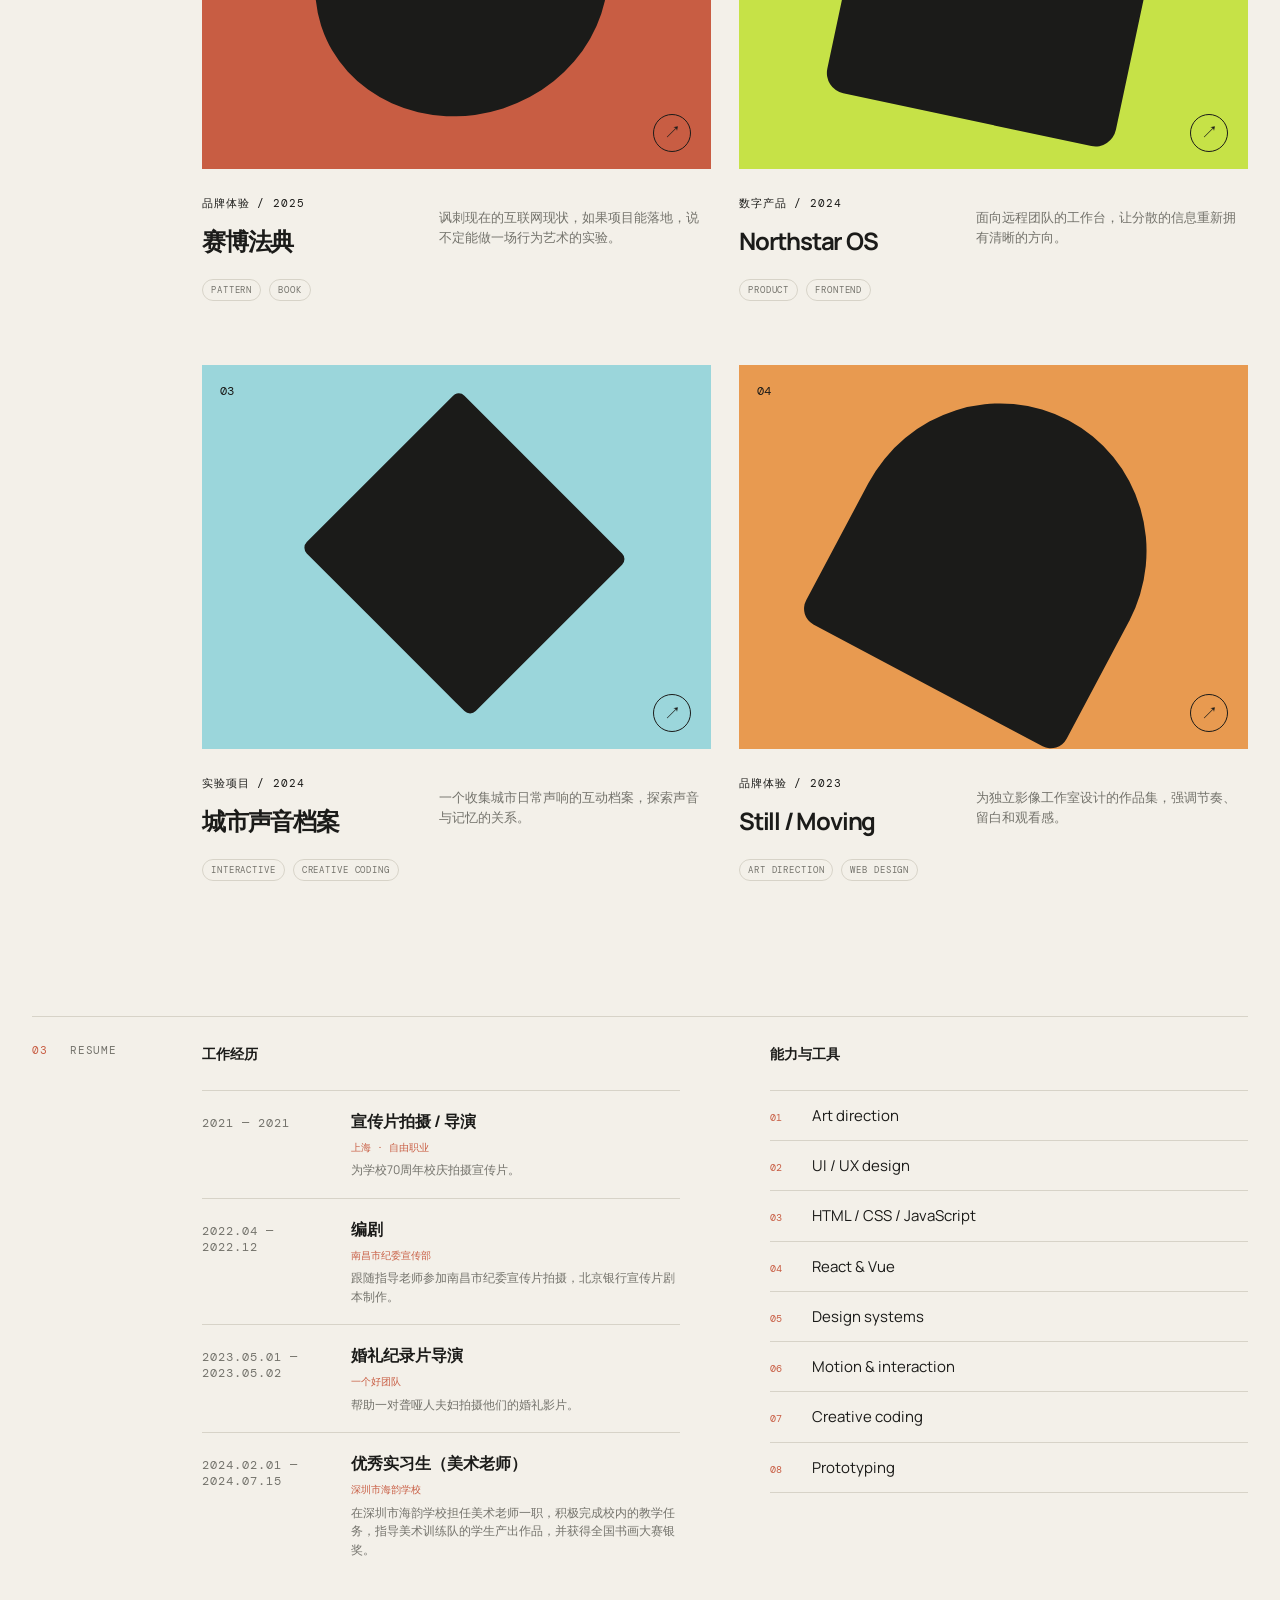
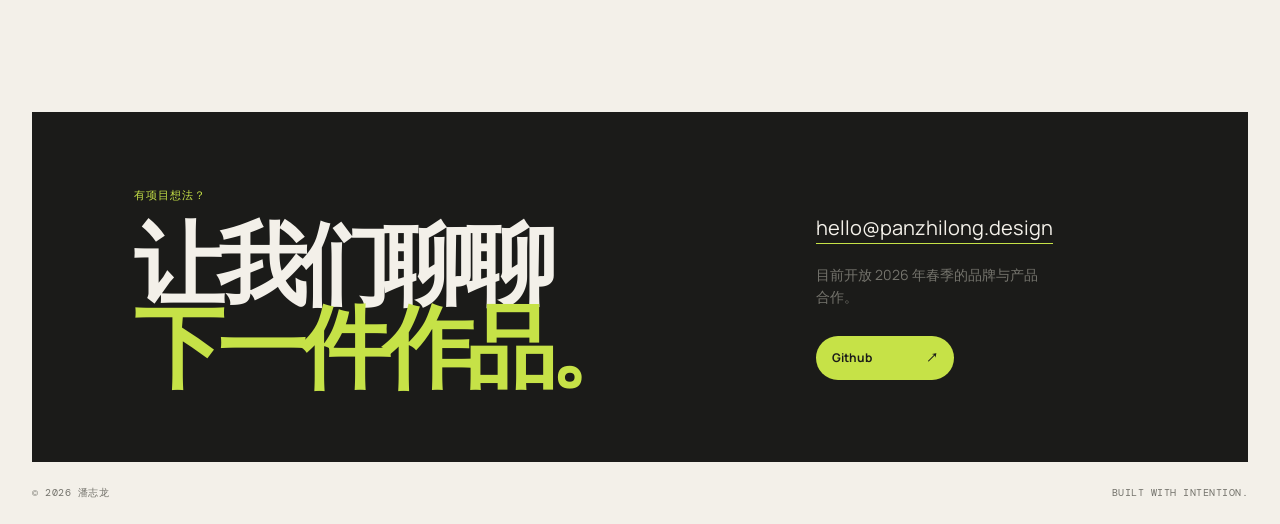
==== commit a91f4276: "fix: sync GitHub Pages site with main site" ====
--- a/docs/index.html
+++ b/docs/index.html
@@ -24,11 +24,15 @@
   <main id="top">
     <section class="hero container reveal">
       <div class="hero-copy"><p class="eyebrow" data-profile="availability"></p><h1 data-profile="name"></h1><p class="hero-role" data-profile="role"></p><p class="hero-intro" data-profile="intro"></p><div class="hero-actions"><a class="button button-dark" href="#projects">浏览作品 <span>↓</span></a><a class="text-link" href="#contact">一起做点有意思的事 <span>↗</span></a></div></div>
-      <div class="hero-mark" aria-label="个人标识"><span>PZL</span><i></i></div><div class="hero-meta"><span>Based in Shanghai</span><span>Available for select projects</span></div>
+      <div class="hero-mark" aria-label="个人标识">
+        <span class="hero-sign"><span class="hero-sign-letter">P</span><span class="hero-sign-name">Dragon</span></span>
+        <i></i>
+      </div>
+      <div class="hero-meta"><span>Based in Shanghai</span><span>Available for select projects</span></div>
     </section>
 
     <section id="about" class="section container reveal"><div class="section-label"><span>01</span><span>About</span></div><div class="section-content about-layout"><h2 data-profile="statement"></h2><div class="about-side"><p data-profile="bio"></p><a class="text-link" href="#resume">查看完整履历 <span>↗</span></a></div></div></section>
-    <section id="projects" class="section container reveal"><div class="section-label"><span>02</span><span>Selected work</span></div><div class="section-content"><div class="project-toolbar"><p class="section-heading">最近的工作</p><div class="filters" role="group" aria-label="项目筛选"></div></div><div class="projects-grid"></div></div></section>
+    <section id="projects" class="section container reveal"><div class="section-label"><span>02</span><span>Selected work</span></div><div class="section-content"><div class="project-toolbar"><p class="section-heading">我的作品</p><div class="filters" role="group" aria-label="项目筛选"></div></div><div class="projects-grid"></div></div></section>
     <section id="resume" class="section container reveal"><div class="section-label"><span>03</span><span>Resume</span></div><div class="section-content resume-layout"><div><p class="section-heading">工作经历</p><div class="experience-list"></div></div><div><p class="section-heading">能力与工具</p><div class="skills-list"></div></div></div></section>
     <section id="contact" class="contact-section container reveal"><div><p class="eyebrow">有项目想法？</p><h2>让我们聊聊<br><em>下一件作品。</em></h2></div><div class="contact-details"><a class="contact-email" data-profile="email"></a><p data-profile="contactNote"></p><a class="button button-light" data-profile-link="github" target="_blank" rel="noreferrer">Github <span>↗</span></a></div></section>
   </main>
--- a/docs/css/styles.css
+++ b/docs/css/styles.css
@@ -5,7 +5,7 @@
 a{color:inherit;text-decoration:none}button{font:inherit}.container{width:min(var(--container),calc(100% - 64px));margin-inline:auto}
 .site-header{padding:24px 0;border-bottom:1px solid var(--line)}.nav{display:flex;align-items:center;justify-content:space-between}.brand{font-family:"DM Mono",monospace;font-size:13px;letter-spacing:.04em}.brand span{font-weight:500;color:var(--clay)}
 .nav-list{display:flex;gap:32px;align-items:center;list-style:none;padding:0;margin:0;font-size:13px}.nav-list a{transition:opacity .2s}.nav-list a:hover{opacity:.55}.nav-contact{border:1px solid var(--ink);padding:9px 13px;border-radius:99px}.nav-contact span,.button span,.text-link span{margin-left:14px}.nav-toggle{display:none;border:1px solid var(--ink);background:transparent;border-radius:99px;padding:8px 14px;font-size:12px}
-.hero{min-height:calc(100vh - 78px);padding-top:clamp(70px,12vh,160px);padding-bottom:56px;position:relative;display:flex;align-items:flex-start}.hero-copy{max-width:790px}.eyebrow,.section-label,.project-category,.experience-period,.hero-meta,.project-tags{font:11px "DM Mono",monospace;text-transform:uppercase;letter-spacing:.08em}.eyebrow{color:var(--clay);margin:0 0 26px}.hero h1{font-size:clamp(72px,12.5vw,176px);line-height:.86;letter-spacing:-.08em;margin:0 0 28px;font-weight:700}.hero-role{font-size:clamp(22px,3vw,39px);line-height:1.1;letter-spacing:-.04em;max-width:650px;margin:0 0 24px}.hero-intro{color:var(--muted);font-size:15px;max-width:430px;margin:0}.hero-actions{display:flex;align-items:center;gap:28px;margin-top:38px}.button{display:inline-flex;align-items:center;justify-content:space-between;padding:13px 16px;border-radius:99px;font-size:12px;font-weight:700;transition:transform .2s,background .2s}.button:hover{transform:translateY(-3px)}.button-dark{background:var(--ink);color:var(--paper);min-width:162px}.button-light{background:var(--acid);color:var(--ink);min-width:138px}.text-link{font-size:12px;font-weight:700;border-bottom:1px solid var(--ink);padding-bottom:5px}.hero-mark{position:absolute;right:4%;top:22%;width:clamp(180px,22vw,300px);height:clamp(180px,22vw,300px);border-radius:50%;background:var(--acid);display:grid;place-items:center;transform:rotate(-12deg);font-size:clamp(52px,8vw,108px);font-weight:800;letter-spacing:-.12em}.hero-mark i{position:absolute;width:18px;height:18px;border-radius:50%;background:var(--clay);right:11%;top:12%}.hero-meta{position:absolute;bottom:42px;left:0;right:0;display:flex;justify-content:space-between;color:var(--muted);font-size:10px}
+.hero{min-height:calc(100vh - 78px);padding-top:clamp(70px,12vh,160px);padding-bottom:56px;position:relative;display:flex;align-items:flex-start}.hero-copy{max-width:790px}.eyebrow,.section-label,.project-category,.experience-period,.hero-meta,.project-tags{font:11px "DM Mono",monospace;text-transform:uppercase;letter-spacing:.08em}.eyebrow{color:var(--clay);margin:0 0 26px}.hero h1{font-size:clamp(72px,12.5vw,176px);line-height:.86;letter-spacing:-.08em;margin:0 0 28px;font-weight:700}.hero-role{font-size:clamp(22px,3vw,39px);line-height:1.1;letter-spacing:-.04em;max-width:650px;margin:0 0 24px}.hero-intro{color:var(--muted);font-size:15px;max-width:430px;margin:0}.hero-actions{display:flex;align-items:center;gap:28px;margin-top:38px}.button{display:inline-flex;align-items:center;justify-content:space-between;padding:13px 16px;border-radius:99px;font-size:12px;font-weight:700;transition:transform .2s,background .2s}.button:hover{transform:translateY(-3px)}.button-dark{background:var(--ink);color:var(--paper);min-width:162px}.button-light{background:var(--acid);color:var(--ink);min-width:138px}.text-link{font-size:12px;font-weight:700;border-bottom:1px solid var(--ink);padding-bottom:5px}.hero-mark{position:absolute;right:calc(4% - 38px);top:22%;width:clamp(250px,28vw,360px);height:clamp(250px,28vw,360px);border-radius:50%;background:var(--acid);display:flex;align-items:center;justify-content:center;transform:rotate(-12deg);font-weight:800}.hero-sign{display:flex;align-items:flex-end;justify-content:center;gap:.08em;line-height:.75;white-space:nowrap}.hero-sign-letter,.hero-sign-name{display:inline-block;line-height:.75}.hero-sign-letter{font-size:clamp(120px,14vw,190px);letter-spacing:-.12em}.hero-sign-name{font-size:clamp(42px,5vw,78px);letter-spacing:-.08em}.hero-mark i{position:absolute;width:18px;height:18px;border-radius:50%;background:var(--clay);right:11%;top:12%}.hero-meta{position:absolute;bottom:42px;left:0;right:0;display:flex;justify-content:space-between;color:var(--muted);font-size:10px}
 .section{display:grid;grid-template-columns:170px 1fr;border-top:1px solid var(--line);padding-top:26px;padding-bottom:135px}.section-label{display:flex;gap:22px;color:var(--muted)}.section-label span:first-child{color:var(--clay)}.section-content{min-width:0}.about-layout{display:grid;grid-template-columns:minmax(0,1fr) 300px;gap:70px}.about-layout h2{font-size:clamp(30px,4.8vw,63px);line-height:1.03;letter-spacing:-.06em;font-weight:600;margin:0;max-width:700px}.about-side{padding-top:6px}.about-side p,.contact-details p{color:var(--muted);font-size:14px;margin:0 0 28px}.section-heading{font-size:14px;font-weight:700;margin:0 0 25px}
 .project-toolbar{display:flex;align-items:baseline;justify-content:space-between;gap:20px}.filters{display:flex;gap:7px;flex-wrap:wrap}.filter{border:1px solid var(--line);background:transparent;color:var(--muted);padding:7px 12px;border-radius:99px;font-size:11px;cursor:pointer;transition:.2s}.filter:hover,.filter.active{background:var(--ink);border-color:var(--ink);color:var(--paper)}.projects-grid{display:grid;grid-template-columns:repeat(2,minmax(0,1fr));gap:64px 28px}.project-card{animation:rise .6s both;animation-delay:var(--delay)}.project-visual{height:clamp(260px,30vw,420px);display:block;position:relative;overflow:hidden}.project-clay .project-visual{background:var(--clay)}.project-lime .project-visual{background:var(--acid)}.project-blue .project-visual{background:var(--blue)}.project-orange .project-visual{background:var(--orange)}.project-shape{position:absolute;width:58%;height:78%;background:var(--ink);left:22%;top:10%;border-radius:48% 48% 7% 7%;transform:rotate(12deg);transition:transform .55s cubic-bezier(.2,.7,0,1)}.project-clay .project-shape{border-radius:50%;height:70%;top:16%;transform:rotate(-18deg)}.project-blue .project-shape{border-radius:8px;transform:rotate(45deg);width:47%;height:58%;left:28%;top:20%}.project-orange .project-shape{border-radius:50% 50% 6% 6%;transform:rotate(28deg)}.project-visual:hover .project-shape{transform:rotate(0) scale(1.1)}.project-index,.project-arrow{position:absolute;z-index:1;font:12px "DM Mono",monospace}.project-index{top:18px;left:18px}.project-arrow{right:20px;bottom:17px;border:1px solid var(--ink);width:38px;height:38px;border-radius:50%;display:grid;place-items:center;font-size:17px;transition:transform .2s}.project-visual:hover .project-arrow{transform:rotate(45deg)}.project-info{display:grid;grid-template-columns:1fr 1.25fr;gap:20px;padding-top:16px}.project-info h3{font-size:24px;letter-spacing:-.05em;margin:4px 0 0}.project-info>p{font-size:13px;color:var(--muted);margin:22px 0 0}.project-tags{grid-column:1/-1;display:flex;gap:8px;color:var(--muted)}.project-tags span{border:1px solid var(--line);padding:4px 8px;border-radius:99px;font-size:9px}
 .resume-layout{display:grid;grid-template-columns:1fr 1fr;gap:90px}.experience-item{border-top:1px solid var(--line);padding:18px 0;display:grid;grid-template-columns:135px 1fr;gap:14px}.experience-item h3{margin:0;font-size:16px}.experience-item p{font-size:12px;color:var(--muted);margin:6px 0 0}.experience-item .experience-company{color:var(--clay);font-family:"DM Mono",monospace;font-size:10px}.experience-period{color:var(--muted);font-size:10px;margin-top:3px}.skills-list{display:flex;flex-direction:column;border-top:1px solid var(--line)}.skills-list span{border-bottom:1px solid var(--line);padding:13px 0;font-size:15px}.skills-list b{display:inline-block;width:42px;color:var(--clay);font:10px "DM Mono",monospace}
@@ -13,3 +13,6 @@
 +.reveal{opacity:0;transform:translateY(22px);transition:opacity .7s ease,transform .7s ease}.reveal.visible{opacity:1;transform:none}@keyframes rise{from{opacity:0;transform:translateY(15px)}to{opacity:1;transform:none}}
 +@media (max-width:800px){.container{width:min(var(--container),calc(100% - 38px))}.nav-toggle{display:block}.nav-list{position:absolute;z-index:10;top:64px;right:19px;display:none;flex-direction:column;align-items:stretch;gap:0;background:var(--paper);border:1px solid var(--ink);padding:8px;min-width:150px}.nav-list.open{display:flex}.nav-list a{display:block;padding:10px}.nav-contact{border:0;padding:10px}.hero{min-height:calc(100vh - 74px);padding-top:80px}.hero-mark{right:0;top:35%;opacity:.75}.hero-meta{font-size:8px}.section{display:block;padding-bottom:90px}.section-label{margin-bottom:35px}.about-layout,.resume-layout{grid-template-columns:1fr;gap:34px}.about-layout h2{font-size:42px}.projects-grid{grid-template-columns:1fr;gap:48px}.project-visual{height:330px}.project-info{grid-template-columns:1fr}.project-info>p{margin:0}.project-tags{grid-column:auto}.contact-section{grid-template-columns:1fr;padding:52px 28px;gap:46px}.contact-section h2{font-size:55px}.site-footer{font-size:8px}}
 +@media (prefers-reduced-motion:reduce){html{scroll-behavior:auto}.reveal,.project-card{animation:none;transition:none}}
+@media (max-width:800px){.about-layout h2{font-size:30px;line-height:1.12;letter-spacing:-.04em}}
+.hero-mark{width:clamp(200px,24vw,300px);height:clamp(200px,24vw,300px)}
+@media (max-width:800px){.hero-mark{width:220px;height:220px}}
